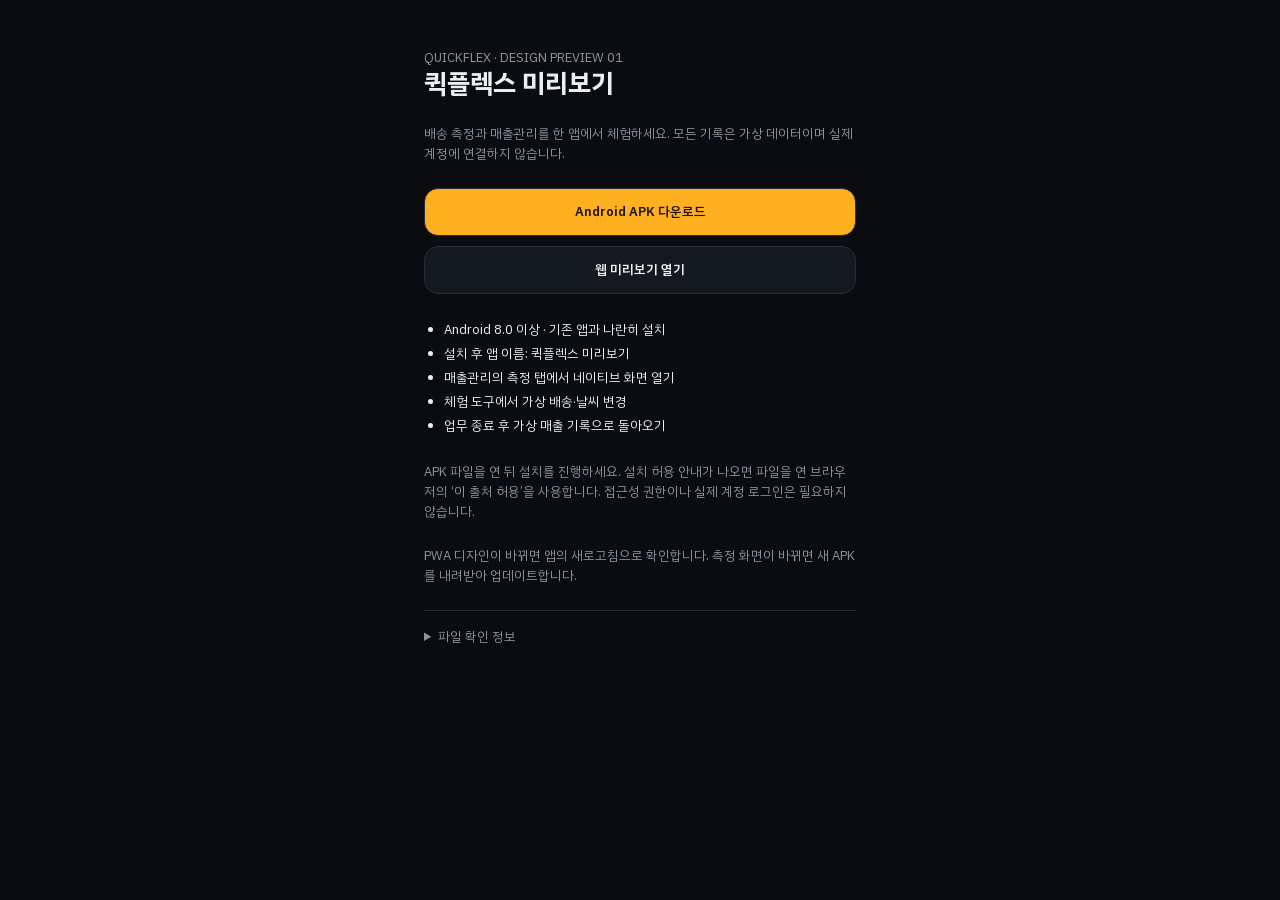
==== download.html @ 76add377 "Add preview APK installation page" ====
<!doctype html>
<html lang="ko" data-theme="dark">
<head>
  <meta charset="utf-8">
  <meta name="viewport" content="width=device-width, initial-scale=1">
  <meta name="robots" content="noindex,nofollow">
  <title>퀵플렉스 미리보기 설치</title>
  <link rel="icon" href="./favicon-32.png">
  <link rel="stylesheet" href="./styles.css">
  <style>
    body { display: block; }
    .download-page { max-width: 480px; margin: auto; padding: 48px 24px; display: grid; gap: 24px; }
    .download-page h1 { font-size: 26px; line-height: 32px; }
    .download-page p { margin: 0; font-size: 13px; line-height: 20px; color: var(--s-muted); }
    .download-links { display: grid; gap: 10px; }
    .download-links a { min-height: 48px; display: flex; align-items: center; justify-content: center; padding: 12px 16px; border-radius: var(--r-button); text-decoration: none; font-weight: 600; background: var(--s-surface); border: 1px solid var(--s-line); color: var(--s-text); }
    .download-links a:first-child { background: var(--s-accent); color: var(--s-accent-ink); }
    .download-page ul { margin: 0; padding-left: 20px; line-height: 24px; }
    .download-page details { border-top: 1px solid var(--s-line); padding-top: 16px; color: var(--s-muted); }
    .download-page code { font-family: var(--f-code); font-size: 10.5px; overflow-wrap: anywhere; }
  </style>
</head>
<body>
<main class="download-page">
  <div><p>QUICKFLEX · DESIGN PREVIEW 01</p><h1>퀵플렉스 미리보기</h1></div>
  <p>배송 측정과 매출관리를 한 앱에서 체험하세요. 모든 기록은 가상 데이터이며 실제 계정에 연결하지 않습니다.</p>
  <div class="download-links">
    <a href="https://github.com/jamaica8612/quickflex-preview/releases/download/preview-v1/QuickFlex-Preview.apk">Android APK 다운로드</a>
    <a href="./">웹 미리보기 열기</a>
  </div>
  <ul>
    <li>Android 8.0 이상 · 기존 앱과 나란히 설치</li>
    <li>설치 후 앱 이름: 퀵플렉스 미리보기</li>
    <li>매출관리의 측정 탭에서 네이티브 화면 열기</li>
    <li>체험 도구에서 가상 배송·날씨 변경</li>
    <li>업무 종료 후 가상 매출 기록으로 돌아오기</li>
  </ul>
  <p>APK 파일을 연 뒤 설치를 진행하세요. 설치 허용 안내가 나오면 파일을 연 브라우저의 ‘이 출처 허용’을 사용합니다. 접근성 권한이나 실제 계정 로그인은 필요하지 않습니다.</p>
  <p>PWA 디자인이 바뀌면 앱의 새로고침으로 확인합니다. 측정 화면이 바뀌면 새 APK를 내려받아 업데이트합니다.</p>
  <details><summary>파일 확인 정보</summary><p>2.0-test103-preview.1 · SHA-256</p><code>ac89776972fecc956d68dd932db586ba2389bcc1b7d08d42c9e9562050f9cb29</code></details>
</main>
</body>
</html>
---- styles.css ----
@font-face { font-family: "Archivo"; src: url("./assets/fonts/archivo_variable.ttf") format("truetype"); font-weight: 400 800; font-display: swap; }
@font-face { font-family: "IBM Plex Sans KR"; src: url("./assets/fonts/ibm_plex_sans_kr_regular.ttf") format("truetype"); font-weight: 300 400; font-display: swap; }
@font-face { font-family: "IBM Plex Sans KR"; src: url("./assets/fonts/ibm_plex_sans_kr_medium.ttf") format("truetype"); font-weight: 500; font-display: swap; }
@font-face { font-family: "IBM Plex Sans KR"; src: url("./assets/fonts/ibm_plex_sans_kr_semibold.ttf") format("truetype"); font-weight: 600; font-display: swap; }
@font-face { font-family: "IBM Plex Sans KR"; src: url("./assets/fonts/ibm_plex_sans_kr_bold.ttf") format("truetype"); font-weight: 700; font-display: swap; }
@font-face { font-family: "JetBrains Mono"; src: url("./assets/fonts/jetbrains_mono_variable.ttf") format("truetype"); font-weight: 400 700; font-display: swap; }

:root {
  --s-ground: #EEEFF1;
  --s-surface: #FFFFFF;
  --s-surface-variant: #F5F6F8;
  --s-line: #DFE1E6;
  --s-text: #101216;
  --s-muted: #636A76;
  --s-accent: #A75F00;
  --s-accent-ink: #FFFFFF;
  --s-state-normal: #1D5F94;
  --s-state-warn: #8E5100;
  --s-state-bad: #BB2F26;
  --s-track: #E5E7EB;
  --s-r1: #A75F00;
  --s-r2: #1D5F94;
  --s-r3: #5A47B8;
  --s-r4: #B2452C;
  --s-paper: #FFFFFF;
  --s-paper-ink: #101216;

  --f-num: "Archivo", "IBM Plex Sans KR", system-ui, sans-serif;
  --f-kr: "IBM Plex Sans KR", system-ui, sans-serif;
  /* JetBrains has no Hangul: keep mixed date/code labels in the Korean app family. */
  --f-code: "JetBrains Mono", "IBM Plex Sans KR", ui-monospace, monospace;
  --font-ui: var(--f-kr);
  --font-numeric: var(--f-num);
  --font-amount: var(--f-num);

  --r-card: 18px;
  --r-button: 14px;
  --r-stepper: 12px;
  --r-option: 14px;
  --r-pill: 999px;
  --pad-card: 14px 16px;
  --gap-card: 10px;
  --pad-screen: 16px;
  --ease-gauge: cubic-bezier(.34, 1.2, .4, 1);
  --ease-bar: cubic-bezier(.22, 1, .36, 1);

  /* Compatibility aliases keep the existing controls on the shared token set. */
  --shell-bg: var(--s-ground);
  --bg: var(--s-ground);
  --panel: var(--s-surface);
  --panel2: var(--s-surface-variant);
  --panel3: var(--s-track);
  --line: var(--s-line);
  --line-strong: color-mix(in srgb, var(--s-muted) 72%, var(--s-line));
  --text: var(--s-text);
  --text-sub: var(--s-text);
  --muted: var(--s-muted);
  --soft: var(--s-muted);
  --gold: var(--s-accent);
  --gold2: var(--s-accent);
  --primary-bg: color-mix(in srgb, var(--s-accent) 10%, var(--s-surface));
  --primary-dark: var(--s-accent-ink);
  --primary-border: color-mix(in srgb, var(--s-accent) 34%, var(--s-line));
  --red: var(--s-state-bad);
  --red-bg: color-mix(in srgb, var(--s-state-bad) 10%, transparent);
  --button-secondary: var(--s-surface-variant);
  --button-secondary-text: var(--s-text);
  --button-secondary-border: var(--s-line);
  --button-danger-text: var(--s-accent-ink);
  --button-success-text: var(--s-accent-ink);
  --radius: var(--r-card);
  --nav-h: 68px;
  --safe-b: env(safe-area-inset-bottom, 0px);
  --shadow-card: 0 2px 12px color-mix(in srgb, var(--s-text) 6%, transparent);
  --shadow-cta: 0 4px 12px color-mix(in srgb, var(--s-accent) 20%, transparent);
  --shadow-total: 0 6px 20px color-mix(in srgb, var(--s-accent) 16%, transparent);
  color-scheme: light;
}

@media (prefers-color-scheme: dark) {
  :root:not([data-theme="light"]) {
    --s-ground: #0A0C10;
    --s-surface: #14181F;
    --s-surface-variant: #1A1F27;
    --s-line: #262C36;
    --s-text: #ECEEF2;
    --s-muted: #8B929E;
    --s-accent: #FFB020;
    --s-accent-ink: #1E1407;
    --s-state-normal: #4EA8E0;
    --s-state-warn: #FFB020;
    --s-state-bad: #FF6357;
    --s-track: #1C212A;
    --s-r1: #FFB020;
    --s-r2: #4EA8E0;
    --s-r3: #9D8CF5;
    --s-r4: #F0846A;
    color-scheme: dark;
  }
}

:root[data-theme="dark"] {
  --s-ground: #0A0C10;
  --s-surface: #14181F;
  --s-surface-variant: #1A1F27;
  --s-line: #262C36;
  --s-text: #ECEEF2;
  --s-muted: #8B929E;
  --s-accent: #FFB020;
  --s-accent-ink: #1E1407;
  --s-state-normal: #4EA8E0;
  --s-state-warn: #FFB020;
  --s-state-bad: #FF6357;
  --s-track: #1C212A;
  --s-r1: #FFB020;
  --s-r2: #4EA8E0;
  --s-r3: #9D8CF5;
  --s-r4: #F0846A;
  color-scheme: dark;
}

:root[data-theme="light"] { color-scheme: light; }

* { box-sizing: border-box; }
*, *::before, *::after {
  font-variant-numeric: tabular-nums;
  font-feature-settings: "tnum";
}
html {
  background: var(--shell-bg);
  -webkit-text-size-adjust: 100%;
  text-size-adjust: 100%;
}
body {
  margin: 0;
  background: var(--shell-bg);
  color: var(--text);
  font-family: var(--font-ui);
  font-size: 13px;
  line-height: 20px;
  font-feature-settings: "tnum";
  font-variant-numeric: tabular-nums;
  letter-spacing: 0;
  min-height: 100dvh;
  -webkit-tap-highlight-color: transparent;
  overscroll-behavior: none;
}
button, input, select, textarea { font: inherit; }
button { border: 0; cursor: pointer; transition: transform .12s ease, filter .16s ease; }
button:active:not(:disabled) { transform: scale(.98); }
:where(button, a, input, select, textarea, summary):focus-visible {
  outline: 2px solid var(--s-accent);
  outline-offset: 3px;
}
input, select, textarea {
  width: 100%;
  border: 1px solid var(--line-strong);
  border-radius: 12px;
  background: var(--panel2);
  color: var(--text);
  padding: 12px;
  outline: none;
  transition: border-color .15s ease, background-color .15s ease, box-shadow .15s ease;
}
input:focus, select:focus, textarea:focus { border-color: var(--gold); box-shadow: 0 0 0 3px var(--primary-bg); }
textarea { min-height: 96px; resize: vertical; }
label { display: block; margin: 8px 0 4px; color: var(--muted); font-size: 13px; font-weight: 700; }
.settings-field label, .admin-route-field label { margin: 0; }

.app {
  width: min(100%, 480px);
  min-height: 100dvh;
  margin: 0 auto;
  background: var(--panel);
  position: relative;
  box-shadow: 0 0 0 1px var(--line);
}
.view {
  display: none;
  min-height: 100dvh;
  background: var(--bg);
  padding-bottom: calc(var(--nav-h) + var(--safe-b));
}
.app[data-view="home"] .view-home,
.app[data-view="record"] .view-record,
.app[data-view="inspection"] .view-inspection,
.app[data-view="measurement"] .view-measurement,
.app[data-view="stats"] .view-stats,
.app[data-view="settings"] .view-settings,
.app[data-view="admin"] .view-admin { display: block; }
.app[data-view="record"] .bottom-nav,
.app[data-view="inspection"] .bottom-nav { display: none; }
.app[data-view="record"] .view-record,
.app[data-view="inspection"] .view-inspection { padding-bottom: 16px; }
.app[data-driver-type="fixed"] .backup-only { display: none !important; }
.app:not([data-driver-type="fixed"]) .fixed-only { display: none !important; }
.app:not([data-role="admin"]) .admin-only { display: none !important; }
.hidden { display: none !important; }
[hidden] { display: none !important; }
.view-home {
  background: var(--bg);
}

.home-header {
  padding: 48px 18px 0;
  background: transparent;
  border-bottom: 0;
}
.home-top, .summary-row, .calendar-toolbar, .day-dock, .sub-header, .entry-actions, .two-buttons, .upload-row, .ocr-adjust-row {
  display: flex;
  align-items: center;
  gap: 10px;
}
.home-top { justify-content: space-between; margin-bottom: 18px; }
h1 { margin: 0; font-size: 15px; font-weight: 700; letter-spacing: 0; line-height: 21px; }
.muted, .hint { color: var(--muted); font-size: 12px; line-height: 1.45; }
#periodRange { margin: 3px 0 0; font-size: 12px; line-height: 1.2; }
.center { text-align: center; }
.icon-btn, .round-btn {
  width: 44px;
  height: 44px;
  border-radius: 999px;
  background: var(--panel);
  color: var(--muted);
  border: 1px solid var(--line);
  display: grid;
  place-items: center;
  font-size: 20px;
  flex: 0 0 auto;
}
.icon-btn svg, .round-btn svg { display: block; }
.summary-card {
  background: var(--panel);
  border: 1px solid var(--line);
  border-bottom: 0;
  border-radius: 18px;
  padding: 18px;
  box-shadow: var(--shadow-card);
  display: grid;
}
.summary-card.compact { border-radius: var(--radius); border-bottom: 0; }
.summary-row {
  display: grid;
  grid-template-columns: 1fr auto;
  align-items: start;
  gap: 6px 10px;
  order: 1;
}
.summary-row span, .summary-card > span { color: var(--muted); font-weight: 650; font-size: 12px; }
.summary-period-badge {
  justify-self: end;
  padding: 5px 9px;
  border-radius: 999px;
  background: var(--s-surface-variant);
  color: var(--s-muted) !important;
  border: 1px solid var(--s-line);
  font-size: 10.5px !important;
  font-weight: 500 !important;
  line-height: 15px;
}
.summary-row strong, .summary-card.compact strong {
  display: inline-block;
  grid-column: 1 / -1;
  color: var(--gold);
  font-family: var(--font-amount);
  font-size: 32px;
  font-weight: 680;
  font-variant-numeric: tabular-nums;
  letter-spacing: 0;
  line-height: 1.04;
}
.meter-wrap { display: flex; align-items: center; gap: 10px; margin: 14px 0 6px; order: 2; }
.meter-wrap .summary-meter { flex: 1; margin: 0; }
.summary-meter { height: 6px; background: var(--panel3); border-radius: 999px; overflow: hidden; }
.summary-meter span { display: block; width: 0; height: 100%; background: linear-gradient(90deg, var(--gold), var(--gold2)); transition: width .4s ease; }
.meter-pct { font-family: var(--font-numeric); font-size: 12px; font-weight: 900; color: var(--gold); white-space: nowrap; min-width: 38px; text-align: right; flex-shrink: 0; }
.meter-label { font-size: 10px; color: var(--soft); text-align: center; margin: 0 0 14px; order: 3; }
.summary-grid { display: grid; grid-template-columns: repeat(4, minmax(0, 1fr)); text-align: center; order: 4; }
.summary-grid div + div { border-left: 1px solid var(--line); }
.summary-grid div { min-width: 0; padding: 11px 4px 6px; }
.summary-grid span { display: block; color: var(--soft); font-size: 10px; font-weight: 650; margin-bottom: 2px; white-space: nowrap; }
.summary-grid strong { display: block; font-family: var(--font-numeric); font-size: 14px; font-weight: 800; white-space: nowrap; }

/* Instrument 2026.09: shared settlement hero and today's routes. */
.revenue-hero {
  padding: 16px 18px 18px;
  border: 1px solid var(--s-line);
  border-radius: var(--r-card);
  background: var(--s-surface);
  box-shadow: none;
}
.revenue-hero .summary-row span,
.revenue-hero > span {
  color: var(--s-muted);
  font-size: 11.5px;
  line-height: 16px;
  font-weight: 500;
}
.revenue-hero .summary-row strong,
.revenue-hero > strong {
  max-width: 100%;
  color: var(--s-text);
  font-family: var(--f-num);
  font-size: 44px;
  line-height: 46px;
  font-weight: 800;
  font-variant-numeric: tabular-nums;
  letter-spacing: -.035em;
  overflow-wrap: anywhere;
}
.revenue-hero .summary-row strong .unit,
.revenue-hero > strong .unit,
.revenue-hero .metric-unit {
  margin-left: 2px;
  color: var(--s-muted);
  font-size: 19px;
  font-weight: 600;
}
.revenue-hero .meter-wrap { margin-top: 15px; }
.revenue-hero .summary-meter,
.revenue-hero .goalbar .track { height: 10px; background: var(--s-track); }
.revenue-hero .summary-meter span,
.revenue-hero .goalbar .track i {
  background: linear-gradient(90deg, color-mix(in srgb, var(--s-accent) 55%, transparent), var(--s-accent));
  transition: width .8s var(--ease-bar);
}
.revenue-hero .meter-label,
.revenue-hero .goalbar-foot {
  display: flex;
  justify-content: space-between;
  gap: 12px;
  margin: 0;
  color: var(--s-muted);
  font-size: 11px;
  line-height: 16px;
  text-align: left;
}
.revenue-hero .meter-pct,
.revenue-hero .goalbar-foot b {
  color: var(--s-text);
  font-family: var(--f-num);
  font-weight: 700;
}

.today-routes,
#todayRoutes {
  display: flex;
  align-items: center;
  flex-wrap: wrap;
  gap: 8px 12px;
  margin: 10px var(--pad-screen) 0;
  padding: 8px 0;
  border-bottom: 1px solid var(--s-line);
}
.today-routes > span,
#todayRoutes > span { color: var(--s-muted); font-size: 11.5px; font-weight: 500; }
.today-routes .route-chips,
#todayRoutes > div { display: flex; flex: 1; flex-wrap: wrap; justify-content: flex-end; gap: 8px 12px; min-width: 0; color: var(--s-muted); }
.today-routes .route-chip {
  min-height: 32px;
  padding: 7px 11px;
  border: 1px solid color-mix(in srgb, var(--rc, var(--s-r1)) 34%, var(--s-line));
  border-radius: var(--r-pill);
  background: color-mix(in srgb, var(--rc, var(--s-r1)) 10%, var(--s-surface));
  color: var(--rc, var(--s-r1));
  font-family: var(--f-code);
  font-size: 11.5px;
  line-height: 16px;
  font-weight: 700;
}
.today-routes .today-route,
#todayRoutes .today-route,
.today-route {
  --rc: var(--s-r1);
  display: inline-flex;
  align-items: center;
  gap: 5px;
  min-height: 24px;
  padding: 0;
  color: var(--s-text);
  font-family: var(--f-code);
  font-size: 11.5px;
  line-height: 16px;
  font-weight: 700;
}
.today-route::before {
  content: "";
  width: 16px;
  height: 5px;
  flex: 0 0 auto;
  border-radius: 2px;
  background: var(--rc);
}
.today-routes .route-chip:first-child {
  background: var(--rc, var(--s-r1));
  color: var(--s-accent-ink);
}
.today-routes .route-summary {
  display: flex;
  flex-wrap: wrap;
  justify-content: space-between;
  gap: 4px 12px;
  color: var(--s-muted);
  font-size: 11.5px;
  line-height: 16px;
}
.route-1 { --rc: var(--s-r1); }
.route-2 { --rc: var(--s-r2); }
.route-3 { --rc: var(--s-r3); }
.route-4 { --rc: var(--s-r4); }
.metric-unit {
  margin-left: 2px;
  color: var(--s-muted);
  font-family: var(--f-kr);
  font-size: .7em;
  font-weight: 500;
  letter-spacing: 0;
}

.inspection-entry-card {
  margin: 8px 14px 0;
  padding: 7px 8px 7px 12px;
  display: grid;
  grid-template-columns: minmax(0, 1fr) auto;
  align-items: center;
  gap: 8px;
  border: 1px solid var(--line);
  border-radius: 12px;
  background: var(--panel);
  box-shadow: none;
}
.inspection-entry-copy { min-width: 0; overflow: hidden; display: flex; align-items: center; gap: 7px; }
.inspection-entry-copy span,
.inspection-entry-copy strong,
.inspection-entry-copy small { display: block; }
.inspection-entry-copy span { color: var(--text); font-size: 12px; font-weight: 900; white-space: nowrap; }
.inspection-entry-copy strong,
.inspection-entry-copy #inspectionEntryStatus { display: none; }
.inspection-entry-copy .inspection-duty-label { margin: 0; color: var(--gold); font-size: 9px; font-weight: 850; white-space: nowrap; }
.inspection-entry-button {
  position: relative;
  z-index: 1;
  min-width: 64px;
  min-height: 44px;
  padding: 0 11px;
  border: 0;
  border-radius: 999px;
  background: var(--gold);
  color: var(--s-accent-ink);
  font-size: 10px;
  font-weight: 900;
}
.inspection-entry-button:disabled { opacity: .45; cursor: not-allowed; }
.inspection-entry-card.complete { border-color: color-mix(in srgb, var(--s-state-normal) 36%, var(--s-line)); }
.inspection-entry-card.complete .inspection-entry-copy span { color: var(--s-state-normal); }
.inspection-entry-card.complete .inspection-entry-button { background: color-mix(in srgb, var(--s-state-normal) 14%, transparent); color: var(--s-state-normal); border: 1px solid color-mix(in srgb, var(--s-state-normal) 34%, var(--s-line)); }

.inspection-header .sub-title { min-width: 0; flex: 1; text-align: left; }
.inspection-header-actions { display: flex; gap: 6px; }
.inspection-history-button { min-height: 44px; padding: 0 13px; font-size: 11px; white-space: nowrap; }
.inspection-save-pdf-button { border-color: var(--primary-border); background: var(--primary-bg); color: var(--gold); }
.inspection-history-button:disabled { opacity: .58; cursor: wait; }
.inspection-body { padding: 18px; }
.inspection-date-field {
  margin: 0;
  padding: 12px 14px;
  display: grid;
  grid-template-columns: auto minmax(0, 1fr);
  align-items: center;
  gap: 14px;
  border: 1px solid var(--line);
  border-radius: 14px;
  background: var(--panel);
}
.inspection-date-field span { color: var(--muted); font-size: 12px; font-weight: 800; }
.inspection-date-field input { min-height: 44px; padding: 0 10px; }
.inspection-legal-notice {
  margin-top: 10px;
  padding: 10px 12px;
  display: flex;
  align-items: center;
  justify-content: space-between;
  gap: 12px;
  border: 1px solid var(--primary-border);
  border-radius: 12px;
  background: var(--primary-bg);
  color: var(--text);
  font-size: 10px;
  line-height: 1.4;
}
.inspection-legal-notice strong { flex: 0 0 auto; color: var(--gold); font-size: 11px; }
.inspection-legal-notice span { text-align: right; }
.inspection-sign-info { display: flex; justify-content: space-between; gap: 12px; margin: 10px 2px 16px; color: var(--muted); font-size: 11px; }
.inspection-legacy-badge { margin: -4px 0 14px; padding: 8px 12px; border-radius: 10px; color: var(--gold); background: var(--primary-bg); border: 1px solid var(--primary-border); font-size: 11px; font-weight: 800; text-align: center; }
.inspection-group { margin-top: 14px; overflow: hidden; border: 1px solid var(--line); border-radius: 14px; background: var(--panel); }
.inspection-group:first-child { margin-top: 0; }
.inspection-group-title { margin: 0; padding: 11px 13px; color: var(--gold); background: var(--primary-bg); font-size: 13px; font-weight: 900; }
.inspection-row { display: grid; grid-template-columns: minmax(0, 1fr) 44px 44px; align-items: center; gap: 8px; min-height: 66px; padding: 10px 10px 10px 13px; border-top: 1px solid var(--line); }
.inspection-row:first-of-type { border-top: 0; }
.inspection-row p { margin: 0; color: var(--text); font-size: 12px; line-height: 1.45; word-break: keep-all; }
.inspection-choice { width: 44px; height: 44px; border-radius: 999px; border: 1px solid var(--line); background: var(--panel2); color: var(--muted); font-size: 17px; font-weight: 850; }
.inspection-choice.active[data-result="good"] { border-color: var(--s-state-normal); background: color-mix(in srgb, var(--s-state-normal) 17%, transparent); color: var(--s-state-normal); }
.inspection-choice.active[data-result="bad"] { border-color: var(--s-state-bad); background: color-mix(in srgb, var(--s-state-bad) 15%, transparent); color: var(--s-state-bad); }
.inspection-defect-fields { margin-top: 14px; padding: 12px; border: 1px solid color-mix(in srgb, var(--s-state-bad) 32%, var(--s-line)); border-radius: 14px; background: color-mix(in srgb, var(--s-state-bad) 6%, transparent); }
.inspection-defect-fields label { margin: 0 0 10px; }
.inspection-defect-fields label:last-child { margin-bottom: 0; }
.inspection-defect-fields textarea { margin-top: 5px; min-height: 72px; }
.inspection-quick-actions { margin-top: 14px; display: grid; grid-template-columns: 1fr 1fr; gap: 8px; }
.inspection-good-button { min-height: 44px; border: 0; border-radius: var(--r-pill); background: var(--s-state-normal); color: var(--s-accent-ink); font-weight: 850; }
.inspection-signature-confirm {
  margin-top: 14px;
  padding: 12px;
  display: grid;
  grid-template-columns: minmax(0, 1fr) auto;
  align-items: center;
  gap: 10px;
  border: 1px solid var(--line);
  border-radius: 14px;
  background: var(--panel);
}
.inspection-signature-confirm > div { display: grid; gap: 3px; }
.inspection-signature-confirm strong { font-size: 12px; color: var(--text); }
.inspection-signature-confirm span { font-size: 10px; color: var(--muted); }
.inspection-signature-confirm img { width: 96px; height: 36px; object-fit: contain; background: var(--s-paper); border-radius: 8px; }
.inspection-signature-confirm button { grid-column: 1 / -1; min-height: 44px; }
.inspection-confirm-row { margin: 14px 2px 0; display: flex; align-items: flex-start; gap: 9px; color: var(--muted); font-size: 11px; line-height: 1.45; }
.inspection-confirm-row input { width: 18px; height: 18px; flex: 0 0 auto; accent-color: var(--gold); }
.inspection-save-button { margin-top: 14px; background: var(--gold); color: var(--s-accent-ink); }
.inspection-no-operation { width: 100%; margin-top: 9px; padding: 8px; border: 0; background: transparent; color: var(--muted); font-size: 11px; text-decoration: underline; }
.inspection-print-sheet {
  display: none;
  color: var(--s-paper-ink);
  background: var(--s-paper);
  font-family: var(--f-kr);
}
.inspection-print-sheet h1 { margin: 0 0 8px; text-align: center; font-size: 18px; }
.inspection-print-meta { display: grid; grid-template-columns: repeat(4, 1fr); border: 1px solid var(--s-paper-ink); border-bottom: 0; font-size: 9px; }
.inspection-print-meta span { padding: 5px 7px; border-right: 1px solid var(--s-paper-ink); }
.inspection-print-meta span:last-child { border-right: 0; }
.inspection-print-table { width: 100%; border-collapse: collapse; table-layout: fixed; font-size: 7px; }
.inspection-print-table th,
.inspection-print-table td { border: 1px solid var(--s-paper-ink); padding: 3px 2px; text-align: center; vertical-align: middle; }
.inspection-print-table th:first-child { width: 22px; }
.inspection-print-table th:nth-child(2) { width: 260px; text-align: left; }
.inspection-print-table td:nth-child(2) { text-align: left; }
.inspection-print-signature { padding: 1px !important; }
.inspection-print-signature img { display: block; width: 100%; height: 15px; object-fit: contain; }
.inspection-print-legend { margin: 5px 0 0; font-size: 8px; }
.inspection-print-sheet.pdf-capture {
  display: block;
  position: fixed;
  top: 0;
  left: -12000px;
  width: 1120px;
  padding: 20px;
  box-sizing: border-box;
}

.calendar-panel {
  background: transparent;
  border: 0;
  border-radius: 0;
  margin: 10px var(--pad-screen) 0;
  overflow: visible;
  position: static;
  isolation: auto;
  background-clip: border-box;
  box-shadow: none;
}
.calendar-toolbar {
  padding: 18px 14px 10px;
  display: grid;
  grid-template-columns: 44px minmax(0, 1fr) 44px auto;
  background: transparent;
}
.calendar-toolbar strong { display: block; font-size: 15px; line-height: 21px; font-weight: 700; letter-spacing: 0; text-align: center; }
.meter-label { font-size: 10px; color: var(--soft); text-align: center; margin: 0 0 14px; order: 3; }
.today-btn, .ghost-pill, .primary-pill, .secondary-btn, .full-btn {
  border-radius: 999px;
  font-weight: 760;
  min-height: 44px;
}
.today-btn {
  min-height: 44px;
  padding: 0 12px;
  background: var(--s-surface-variant);
  color: var(--s-text);
  border: 1px solid var(--s-line);
  font-size: 13px;
  line-height: 18px;
  font-weight: 600;
}
.round-btn,
.ghost-pill,
.secondary-btn,
.upload-row .upload-btn,
.settings-row {
  background: var(--button-secondary);
  border-color: var(--button-secondary-border);
  color: var(--button-secondary-text);
}
.calendar-toolbar .round-btn {
  background: var(--s-surface);
  border-color: var(--s-line);
  color: var(--s-muted);
}
.mode-btn:not(.active),
.stats-tab:not(.active),
.stats-range-tabs > button:not(.active),
.theme-toggle button:not(.active) {
  background: transparent;
  border-color: var(--line);
  color: var(--muted);
}
.mode-toggle {
  display: grid;
  grid-template-columns: 1fr 1fr;
  gap: 8px;
  padding: 0 14px 12px;
  background: transparent;
}
.mode-btn {
  height: 44px;
  border-radius: 999px;
  background: transparent;
  border: 1px solid var(--line);
  color: var(--muted);
  font-size: 13px;
  font-weight: 700;
}
.mode-btn.active { background: var(--gold); color: var(--primary-dark); border-color: var(--gold); }
.mode-btn.active,
.primary-pill,
.full-btn,
.stats-tab.active,
.stats-range-tabs > button.active,
.theme-toggle button.active,
.stats-range-custom > button {
  background: var(--gold);
  border-color: var(--gold);
  color: var(--s-accent-ink);
}
.week-head, .calendar-grid { display: grid; grid-template-columns: repeat(7, minmax(0, 1fr)); gap: 4px; }
.week-head {
  background: transparent;
  padding-bottom: 4px;
  overflow: visible;
}
.week-head span {
  text-align: center;
  padding: 7px 0;
  line-height: 1;
  color: var(--muted);
  font-family: var(--f-code);
  font-weight: 500;
  font-size: 10.5px;
}
.sun { color: var(--red) !important; }
.sat { color: var(--s-muted) !important; }
.calendar-month-heading { flex: 1; min-width: 0; text-align: center; }
.calendar-month-heading small { display: block; margin-top: 3px; color: var(--s-muted); font: 10.5px/15px var(--f-code); }
.calendar-grid {
  grid-auto-rows: auto;
  min-height: 0;
  background: transparent;
  overflow: visible;
}
.day-cell {
  position: relative;
  aspect-ratio: 1 / 1.18;
  border: 1px solid transparent;
  border-radius: 11px;
  display: grid;
  grid-template-rows: minmax(16px, auto) minmax(15px, auto) minmax(3px, auto);
  align-content: start;
  gap: 2px;
  min-width: 0;
  padding: 5px 3px;
  text-align: center;
  overflow: visible;
  background: var(--s-surface-variant);
}
.day-cell.outside { opacity: .28; background: var(--panel2); }
.day-cell.outside .day-value,
.day-cell.outside .day-routes {
  color: var(--soft);
}
.day-cell.selected { border-color: var(--s-accent); background: color-mix(in srgb, var(--s-accent) 16%, var(--s-surface)); }
.day-cell.selected.today-cell { background: color-mix(in srgb, var(--s-accent) 16%, var(--s-surface)); }
.day-cell.selected.today-cell.off,
.day-cell.selected.off { background: color-mix(in srgb, var(--s-accent) 12%, transparent); }
.day-cell.off { border-color: var(--s-line); border-style: dashed; background: transparent; }
.day-cell.off .day-value {
  color: var(--s-muted);
  font-size: 10.5px;
  line-height: 15px;
}
.day-number {
  font-family: var(--f-code);
  display: grid;
  place-items: center;
  width: auto;
  min-height: 16px;
  margin: 0 auto;
  border-radius: 999px;
  font-size: 11.5px;
  font-weight: 500;
  color: var(--muted);
}
.inspection-day-dot {
  position: absolute;
  top: 7px;
  left: calc(50% + 8px);
  width: 4px;
  height: 4px;
  border-radius: 999px;
  background: var(--s-state-normal);
  box-shadow: 0 0 0 2px var(--panel);
  pointer-events: none;
}
.day-cell.off .inspection-day-dot { box-shadow: 0 0 0 2px var(--panel2); }
.calendar-grid .day-cell:nth-child(7n + 1) .day-number { color: var(--red); }
.calendar-grid .day-cell:nth-child(7n) .day-number { color: var(--s-muted); }
.today-cell .day-number { color: var(--s-accent); font-weight: 700; }
.day-cell.holiday .day-number { color: var(--red); }
.today-cell.holiday .day-number { color: var(--s-accent); }
.day-cell.selected .day-number {
  background: transparent;
  color: var(--gold);
}
.day-cell.selected.today-cell .day-number,
.day-cell.selected.today-cell.holiday .day-number {
  background: transparent;
  color: var(--s-accent);
}
.day-holiday {
  display: none;
  position: absolute;
  top: 5px;
  right: 4px;
  max-width: 34px;
  overflow: hidden;
  text-overflow: ellipsis;
  white-space: nowrap;
  color: var(--red);
  font-size: 8px;
  font-weight: 900;
  line-height: 1;
}
.day-value {
  font-family: var(--font-numeric);
  display: block;
  min-width: 0;
  color: var(--s-text);
  font-weight: 700;
  font-size: 12px;
  line-height: 1.5;
  letter-spacing: 0;
  overflow-wrap: anywhere;
  white-space: normal;
  overflow: visible;
  text-overflow: clip;
}
.day-routes {
  display: block;
  min-width: 0;
  color: var(--muted);
  font-size: 8px;
  font-weight: 700;
  line-height: 12px;
  overflow: hidden;
  white-space: nowrap;
  text-overflow: ellipsis;
}
.calendar-route-marks {
  display: flex;
  align-items: center;
  justify-content: center;
  gap: 2px;
  height: 3px;
  min-width: 0;
}
.calendar-route-mark {
  width: 8px;
  height: 3px;
  flex: 0 0 auto;
  border-radius: 2px;
  background: var(--rc, var(--s-r1));
}

.month-record-list {
  display: grid;
  min-width: 0;
  padding-inline: 8px;
}
.month-record-row {
  display: grid;
  grid-template-columns: 44px minmax(0, 1fr) auto;
  grid-template-areas:
    "day bars amount"
    "day summary amount";
  align-items: center;
  column-gap: 11px;
  row-gap: 4px;
  min-width: 0;
  width: 100%;
  padding: 10px 0;
  border-bottom: 1px solid var(--s-line);
  background: transparent;
  color: var(--s-text);
  text-align: left;
  appearance: none;
}
.month-record-row.selected {
  margin-inline: -8px;
  padding-inline: 8px;
  border-radius: 10px;
  background: color-mix(in srgb, var(--s-accent) 12%, transparent);
}
.month-record-row.is-off,
.month-record-row.is-empty {
  grid-template-areas: "day summary amount";
  grid-template-rows: auto;
  padding-block: 6px;
  color: var(--s-muted);
}
.month-record-row.is-off { grid-template-areas: "day . amount"; }
.month-record-row.is-empty .record-route-summary,
.month-record-row.is-planned .record-amount { color: var(--s-muted); }
.month-record-row.is-planned { border-bottom-style: dashed; }
.record-day {
  grid-area: day;
  display: grid;
  justify-items: center;
  min-width: 0;
  font-family: var(--f-num);
  font-size: 16px;
  line-height: 19px;
  font-weight: 700;
}
.record-day small {
  color: var(--s-muted);
  font-family: var(--f-code);
  font-size: 10px;
  line-height: 15px;
  font-weight: 500;
}
.month-record-row.today .record-day,
.month-record-row.today .record-day strong { color: var(--s-accent); }
.month-record-row.is-off .record-day {
  color: var(--s-muted);
  font-size: 13px;
  line-height: 18px;
}
.month-record-row.is-off .record-day,
.month-record-row.is-empty .record-day {
  grid-auto-flow: column;
  justify-content: center;
  align-items: center;
  gap: 4px;
  font-weight: 500;
}
.month-record-row.is-off .record-day strong,
.month-record-row.is-empty .record-day strong { font-weight: 500; }
.record-route-bars {
  grid-area: bars;
  display: flex;
  align-items: center;
  justify-content: flex-start;
  gap: 4px;
  min-height: 5px;
  margin-bottom: 4px;
}
.record-route-bar {
  width: 16px;
  height: 5px;
  flex: 0 0 auto;
  border-radius: 2px;
  background: var(--rc, var(--s-r1));
}
.record-route-summary {
  grid-area: summary;
  min-width: 0;
  overflow: hidden;
  color: var(--s-muted);
  font-family: var(--f-code);
  font-size: 11px;
  line-height: 15px;
  font-weight: 500;
  text-overflow: ellipsis;
  text-align: left;
  white-space: nowrap;
}
.record-amount {
  grid-area: amount;
  min-width: 0;
  color: var(--s-text);
  font-family: var(--f-num);
  font-size: 16px;
  line-height: 19px;
  font-weight: 700;
  letter-spacing: -.02em;
  text-align: right;
  white-space: nowrap;
}
.record-amount .unit,
.record-amount-unit {
  color: var(--s-muted);
  font-family: var(--f-kr);
  font-size: 10.5px;
  line-height: 15px;
  font-weight: 500;
}
.month-record-row.is-off .record-route-bars,
.month-record-row.is-off .record-route-summary,
.month-record-row.is-empty .record-route-bars { display: none; }
.month-record-row.is-off .record-amount {
  color: var(--s-muted);
  font-family: var(--f-kr);
  font-size: 12px;
  font-weight: 500;
}

.day-dock {
  position: sticky;
  bottom: calc(var(--nav-h) + var(--safe-b));
  background: var(--panel);
  border-top: 1px solid var(--line);
  padding: 12px 16px;
  z-index: 5;
  box-shadow: 0 -4px 16px color-mix(in srgb, var(--s-text) 5%, transparent);
}
.day-dock div { flex: 1; min-width: 0; }
.day-dock span { display: block; color: var(--muted); font-size: 11px; }
.day-dock strong {
  display: inline-block;
  color: var(--gold);
  font-family: var(--font-amount);
  font-size: 18px;
  font-weight: 680;
  font-variant-numeric: tabular-nums;
  letter-spacing: 0;
  line-height: 1.08;
}
.selected-date-breakdown {
  margin: 12px 14px 0;
  padding: 14px;
  border: 1px solid var(--line);
  border-radius: 16px;
  background: var(--panel);
}
.selected-breakdown-head,
.selected-breakdown-row > div:first-child {
  display: flex;
  align-items: center;
  justify-content: space-between;
  gap: 12px;
}
.selected-breakdown-head > div { min-width: 0; }
.selected-breakdown-head span,
.selected-breakdown-head strong { display: block; }
.selected-breakdown-head span { color: var(--muted); font-size: 11px; font-weight: 750; }
.selected-breakdown-head strong { margin-top: 2px; font-size: 16px; }
.selected-breakdown-head .secondary-btn { flex: 0 0 auto; min-height: 44px; }
.selected-breakdown-rows { display: grid; gap: 8px; margin-top: 12px; }
.selected-breakdown-row {
  display: grid;
  grid-template-columns: minmax(0, 1fr) auto;
  gap: 7px 12px;
  padding: 11px 12px;
  border: 1px solid var(--line);
  border-radius: 12px;
  background: var(--panel2);
}
.selected-breakdown-row > div:first-child strong { color: var(--gold); }
.selected-breakdown-row > div:first-child span { color: var(--text); font-weight: 800; }
.selected-breakdown-row > strong { align-self: center; color: var(--text); }
.selected-detail-routes,
.selected-detail-empty { grid-column: 1 / -1; }
.selected-detail-routes { display: flex; flex-wrap: wrap; gap: 5px 10px; color: var(--muted); font-size: 12px; }
.selected-detail-empty { color: var(--soft); font-size: 12px; }
.selected-breakdown-note { margin: 10px 2px 0; color: var(--muted); font-size: 11px; line-height: 1.5; }
.ghost-pill { background: transparent; border: 1px solid var(--line); color: var(--muted); padding: 0 18px; }
.ghost-pill.active { color: var(--red); border-color: var(--red); background: var(--red-bg); }
.primary-pill, .full-btn { background: var(--gold); color: var(--s-accent-ink); box-shadow: var(--shadow-cta); }
.primary-pill { min-height: 44px; padding: 0 20px; font-size: 13px; font-weight: 800; }
.day-dock .ghost-pill {
  min-height: 44px;
  padding: 0 16px;
  font-size: 12px;
  font-weight: 650;
}
.ghost-pill.active,
.off-toggle input:checked + span {
  background: var(--red);
  border-color: var(--red);
  color: var(--button-danger-text);
}
.day-dock .ghost-pill {
  min-height: 44px;
  padding: 0 16px;
  background: var(--s-surface);
  border-color: var(--s-line);
  color: var(--s-muted);
  box-shadow: none;
  font-size: 12px;
  font-weight: 600;
}
.day-dock .ghost-pill.active {
  background: var(--s-surface-variant);
  border-color: var(--s-line);
  color: var(--s-state-bad);
}

.sub-header {
  position: sticky;
  top: 0;
  z-index: 10;
  padding: 48px 16px 14px;
  background: var(--panel);
  border-bottom: 1px solid var(--line);
}
.sub-title { flex: 1; text-align: center; min-width: 0; }
.sub-title.left { text-align: left; }
.sub-title span, .sub-title em { display: block; color: var(--muted); font-size: 12px; font-style: normal; }
.sub-title strong { display: block; font-size: 17px; }
.view-record .sub-title strong {
  font-size: 20px;
  line-height: 1.2;
  letter-spacing: 0;
  overflow-wrap: anywhere;
  white-space: normal;
}
.off-toggle { position: relative; }
.off-toggle input {
  position: absolute;
  width: 1px;
  height: 1px;
  padding: 0;
  margin: -1px;
  overflow: hidden;
  clip: rect(0 0 0 0);
  clip-path: inset(50%);
  white-space: nowrap;
  border: 0;
  opacity: 0;
}
.off-toggle input:focus-visible + span {
  outline: 2px solid var(--gold);
  outline-offset: 2px;
}
.off-toggle span {
  display: grid;
  place-items: center;
  min-height: 44px;
  padding: 0 12px;
  border: 1px solid var(--line);
  border-radius: 999px;
  color: var(--muted);
  font-weight: 650;
  font-size: 13px;
}
.off-toggle input:checked + span { color: var(--red); border-color: var(--red); background: var(--red-bg); }
.off-toggle.is-locked span,
.off-toggle input:disabled + span,
#homeOffToggle:disabled {
  opacity: .5;
  cursor: not-allowed;
}

.record-body, .settings-body { padding: 16px; display: flex; flex-direction: column; gap: 12px; }
.secondary-btn {
  background: var(--panel2);
  border: 1px solid var(--line);
  color: var(--text);
  padding: 0 14px;
  font-size: 14px;
  font-weight: 650;
}
.entry-actions .secondary-btn {
  flex: 1;
  background: var(--panel);
  border: 1.5px dashed var(--line-strong);
  color: var(--gold);
  font-weight: 800;
  display: inline-flex;
  align-items: center;
  justify-content: center;
  gap: 6px;
}
.entry-actions .secondary-btn svg { display: block; }
.entry-actions .secondary-btn:disabled {
  opacity: .5;
  cursor: not-allowed;
  border-style: solid;
}
.entry-card, .calc-row, .settings-section, .total-card {
  background: var(--panel);
  border: 1px solid var(--line);
  border-radius: var(--radius);
}
.entry-card { overflow: hidden; }
.entry-head, .entry-row {
  display: grid;
  grid-template-columns: 1.1fr .9fr .9fr 1fr 32px;
  gap: 8px;
  align-items: center;
}
.entry-head { padding: 10px 12px; color: var(--muted); font-size: 11px; font-weight: 700; border-bottom: 1px solid var(--line); background: var(--panel2); }
.entry-row { padding: 8px 12px; border-bottom: 1px solid var(--line); }
.household-field {
  grid-column: 1 / -1;
  display: grid;
  grid-template-columns: auto minmax(0, 1fr);
  align-items: center;
  gap: 10px;
  color: var(--muted);
  font-size: 12px;
  font-weight: 750;
}
.entry-row .household-field input { min-height: 44px; }
.entry-row:last-child { border-bottom: 0; }
.entry-row input, .entry-row select { min-height: 44px; padding: 8px 10px; border-radius: 10px; font-size: 13px; font-weight: 600; }
.entry-row select:disabled { opacity: 1; }
.entry-row output, .calc-row output {
  min-height: 42px;
  display: grid;
  place-items: center;
  border-radius: 12px;
  background: var(--primary-bg);
  color: var(--gold);
  font-family: var(--font-numeric);
  font-variant-numeric: tabular-nums;
  font-weight: 700;
  font-size: 13px;
  letter-spacing: 0;
  white-space: nowrap;
}
.del-btn { position: relative; width: 30px; height: 30px; border-radius: 999px; background: var(--panel2); color: var(--muted); border: 1px solid var(--line); font-size: 20px; }
.del-btn::before {
  content: "";
  position: absolute;
  inset: -7px;
}
.del-btn {
  background: var(--gold);
  border-color: var(--gold);
  color: var(--s-accent-ink);
}
.calc-row {
  display: grid;
  grid-template-columns: auto 1fr auto 1fr 1fr;
  gap: 8px;
  align-items: center;
  padding: 10px 12px;
}
.calc-row > span:first-child { color: var(--text); font-weight: 850; white-space: nowrap; }
.multiply { color: var(--muted); }
.total-card { display: grid; grid-template-columns: auto minmax(0, 1fr); justify-content: space-between; align-items: center; gap: 8px 16px; padding: 16px 18px; background: var(--primary-bg); color: var(--text); box-shadow: none; border: 1px solid var(--primary-border); }
.total-card span { font-size: 14px; font-weight: 700; color: var(--gold); }
.total-card strong { min-width: 0; max-width: 100%; font-size: 26px; font-weight: 700; letter-spacing: 0; color: var(--gold); font-family: var(--font-amount); font-variant-numeric: tabular-nums; line-height: 1.05; overflow-wrap: anywhere; text-align: right; white-space: normal; }
.full-btn { width: 100%; min-height: 52px; border-radius: 14px; font-size: 16px; font-weight: 800; }
#saveRecord,
#saveProfile,
#parseSchedule,
#parseCsv,
#saveAdminBundle,
#saveDbConfig,
.goal-save-btn,
.rate-editor button {
  background: var(--gold);
  border-color: var(--gold);
  color: var(--s-accent-ink);
  box-shadow: var(--shadow-cta);
}

.settings-section { padding: 16px; display: grid; gap: 12px; }
.signature-settings-section canvas {
  width: 100%;
  height: 108px;
  display: block;
  border: 1px dashed var(--line-strong);
  border-radius: 12px;
  background: var(--s-paper);
  touch-action: none;
  cursor: crosshair;
}
.signature-actions { display: grid; grid-template-columns: 1fr 1.4fr; gap: 8px; }
.signature-actions .full-btn { min-height: 44px; }
.settings-section--slim { padding: 10px 16px; }
.settings-section--slim .settings-field label { font-size: 14px; font-weight: 700; color: var(--muted); }
.settings-section h2 { margin: 0; font-size: 14px; color: var(--muted); font-weight: 700; letter-spacing: 0; }
.settings-section details summary {
  color: var(--text);
  font-size: 14px;
  font-weight: 600;
  letter-spacing: 0;
  line-height: 1.3;
}
.settings-section details { display: grid; gap: 10px; }
.settings-section details summary::marker { color: var(--muted); font-size: .85em; }
.settings-section #ocrStatus + .image-preview + details,
.settings-section #ocrStatus + .image-preview + .hidden + details {
  margin-top: -6px;
}
.settings-section #schedulePreview:empty {
  display: none;
}
.settings-field { display: grid; gap: 8px; }
.settings-field label,
.admin-route-field span {
  color: var(--muted);
  font-size: 12px;
  font-weight: 760;
}
.settings-field .hint,
.admin-card .hint { margin: 0; }
.readonly-value {
  min-height: 46px;
  display: flex;
  align-items: center;
  padding: 0 14px;
  border: 1px solid var(--line);
  border-radius: 12px;
  background: var(--panel2);
  color: var(--text);
  font-weight: 850;
}
.profile-settings-section .full-btn { margin-top: 2px; min-height: 44px; font-size: 13px; font-weight: 700; }

/* freshbag-toggle: 프레시백 방식 선택 */
.freshbag-toggle,
.calendar-route-toggle {
  display: grid;
  grid-template-columns: 1fr 1fr;
  gap: 8px;
}
.mode-option {
  position: relative;
  cursor: pointer;
}
.mode-option input[type="radio"] {
  position: absolute;
  opacity: 0;
  width: 0; height: 0;
}
.mode-option span {
  display: flex;
  flex-direction: column;
  align-items: center;
  justify-content: center;
  gap: 3px;
  padding: 12px 8px;
  border-radius: 12px;
  border: 1.5px solid var(--line);
  background: var(--panel2);
  font-size: 13px;
  font-weight: 850;
  color: var(--text);
  text-align: center;
  transition: border-color .15s, background .15s;
  line-height: 1.2;
}
.mode-option small {
  font-size: 10px;
  font-weight: 620;
  color: var(--muted);
}
.mode-option input[type="radio"]:checked + span {
  border-color: var(--gold);
  background: var(--primary-bg);
  color: var(--gold);
}
.mode-option input[type="radio"]:checked + span small {
  color: var(--text);
}

.month-view-options { display: grid; gap: 10px; }
.month-view-option {
  position: relative;
  display: grid;
  grid-template-columns: 17px minmax(0, 1fr) 42px;
  align-items: center;
  gap: 11px;
  min-width: 0;
  margin: 0;
  padding: 12px 13px;
  border: 1px solid var(--s-line);
  border-radius: var(--r-option);
  background: var(--s-surface-variant);
  color: var(--s-text);
  cursor: pointer;
}
.month-view-option:has(input:checked),
.month-view-option.selected,
.month-view-option.is-selected {
  border-color: var(--s-accent);
  background: color-mix(in srgb, var(--s-accent) 10%, var(--s-surface));
}
.month-view-option input[type="radio"] {
  width: 17px;
  height: 17px;
  margin: 0;
  padding: 0;
  accent-color: var(--s-accent);
}
.month-view-option input[type="radio"]:focus-visible {
  outline: 2px solid var(--s-accent);
  outline-offset: 3px;
}
.month-view-option > span:not(.month-preview-calendar):not(.month-preview-list) {
  display: grid;
  gap: 2px;
  min-width: 0;
}
.month-view-option strong {
  color: var(--s-text);
  font-size: 14px;
  line-height: 20px;
  font-weight: 700;
}
.month-view-option small,
.month-view-option .setting-description,
.month-view-option .setting-desc {
  color: var(--s-muted);
  font-size: 11.5px;
  line-height: 16px;
  font-weight: 500;
  overflow-wrap: anywhere;
}
.month-view-option small + small,
.month-view-option .setting-tradeoff { color: var(--s-muted); font-size: 11px; line-height: 15px; opacity: .8; }
.month-preview-calendar,
.month-preview-list {
  width: 42px;
  height: 42px;
  border: 1px solid var(--s-line);
  border-radius: 8px;
  background-color: var(--s-surface);
  overflow: hidden;
}
.month-preview-calendar {
  display: grid;
  grid-template-columns: repeat(3, 1fr);
  gap: 2px;
  padding: 3px;
}
.month-preview-calendar i {
  border-radius: 2px;
  background: var(--s-track);
}
.month-preview-calendar i:nth-child(5) { background: var(--s-accent); }
.month-preview-list {
  display: grid;
  gap: 3px;
  align-content: center;
  padding: 4px;
}
.month-preview-list i {
  height: 7px;
  border-bottom: 1px solid var(--s-line);
  background: linear-gradient(90deg, var(--s-accent) 8px, transparent 8px);
}
.calendar-metric-settings {
  min-width: 0;
  margin: 0;
  padding: 0;
  border: 0;
}
.calendar-metric-settings legend {
  margin-bottom: 8px;
  padding: 0;
  color: var(--s-muted);
  font-size: 11.5px;
  line-height: 16px;
  font-weight: 600;
}
.month-view-setting.is-list .calendar-unit-setting,
.calendar-unit-setting:disabled,
#calendarMetricSettings:disabled,
#calendarMetricSettings[aria-disabled="true"],
fieldset#calendarMetricSettings:disabled,
.calendarMetricSettings:disabled,
.calendar-metric-settings:disabled {
  opacity: .45;
  pointer-events: none;
}

.rate-editor { display: grid; grid-template-columns: minmax(0, 1fr) minmax(0, 1fr) 74px; gap: 8px; }
.rate-editor input {
  min-width: 0;
  font-size: 12px;
  line-height: 1.2;
  font-weight: 600;
}
.rate-editor button {
  min-height: 44px;
  border-radius: 10px;
  background: var(--gold);
  color: var(--s-accent-ink);
  font-size: 12px;
  font-weight: 700;
}
.rate-list { display: grid; grid-template-columns: repeat(4, minmax(0, 1fr)); gap: 8px; }
.rate-update-offer {
  display: flex;
  align-items: center;
  justify-content: space-between;
  gap: 12px;
  padding: 12px;
  border: 1px solid color-mix(in srgb, var(--s-state-warn) 35%, var(--s-line));
  border-radius: 12px;
  background: color-mix(in srgb, var(--s-state-warn) 8%, transparent);
}
.rate-update-offer .hint { margin: 4px 0 0; }
.rate-update-offer button { flex: 0 0 auto; }
.rate-list > .daily-card { grid-column: 1 / -1; }
.rate-chip {
  position: relative;
  border-radius: 12px;
  background: var(--panel2);
  border: 1px solid var(--line);
  min-height: 54px;
  padding: 9px 22px 8px 10px;
  display: grid;
  align-content: center;
  justify-items: start;
  gap: 4px;
  text-align: left;
  color: var(--text);
  cursor: default;
  min-width: 0;
  overflow: hidden;
}
.rate-chip-select {
  width: 100%;
  min-width: 0;
  min-height: 44px;
  display: grid;
  align-content: center;
  gap: 4px;
  padding: 0;
  border-radius: 8px;
  background: transparent;
  color: inherit;
  text-align: left;
  cursor: pointer;
}
.rate-chip-select:focus-visible {
  outline: 2px solid var(--gold);
  outline-offset: 2px;
}
.rate-chip strong {
  display: block;
  font-size: 12px;
  line-height: 1.2;
  letter-spacing: 0;
  font-weight: 750;
  white-space: nowrap;
  overflow: hidden;
  text-overflow: ellipsis;
}
.rate-chip span {
  display: block;
  color: var(--muted);
  font-family: var(--font-numeric);
  font-size: 10px;
  line-height: 1.2;
  letter-spacing: 0;
  font-weight: 600;
  white-space: nowrap;
  overflow: hidden;
  text-overflow: ellipsis;
}
.rate-delete {
  position: absolute;
  top: 6px;
  right: 6px;
  width: 16px;
  height: 16px;
  border-radius: 999px;
  background: transparent;
  border: 0;
  color: var(--muted);
  font-size: 14px;
  font-weight: 760;
  line-height: 1;
  display: grid;
  place-items: center;
  opacity: .78;
  z-index: 1;
}
.rate-delete::before {
  content: "";
  position: absolute;
  inset: -14px;
}
@media (max-width: 430px) {
  .inspection-entry-card { margin: 7px 12px 0; }
  .inspection-body { padding: 14px; }
  .inspection-row { grid-template-columns: minmax(0, 1fr) 44px 44px; padding-left: 11px; }
  .calendar-panel {
    border-radius: 0;
    margin: 10px var(--pad-screen) 0;
    background: transparent;
  }
  .week-head span {
    font-size: 10px;
    padding: 7px 0 8px;
  }
  .calendar-grid {
    grid-auto-rows: auto;
  }
  .rate-list {
    gap: 6px;
  }
  .rate-editor input {
    font-size: 11.5px;
  }
  .rate-chip {
    border-radius: 11px;
    min-height: 50px;
    padding: 8px 20px 7px 8px;
    gap: 3px;
  }
  .rate-chip strong {
    font-size: 11px;
    line-height: 1.15;
  }
  .rate-chip span {
    font-size: 9px;
    line-height: 1.15;
  }
  .rate-delete {
    top: 5px;
    right: 5px;
    width: 15px;
    height: 15px;
    font-size: 13px;
  }
}
.settings-row {
  width: 100%;
  min-height: 44px;
  display: flex;
  align-items: center;
  justify-content: space-between;
  border-radius: 12px;
  background: var(--panel2);
  border: 1px solid var(--line);
  color: var(--text);
  padding: 0 14px;
  font-size: 13px;
  font-weight: 700;
}
.settings-row + .settings-row { margin-top: 8px; }
.settings-row-pair {
  display: grid;
  grid-template-columns: repeat(2, minmax(0, 1fr));
  gap: 8px;
}
.settings-row-pair .settings-row {
  justify-content: center;
  text-align: center;
}
.settings-row-pair .settings-row + .settings-row { margin-top: 0; }
.settings-row em { font-style: normal; color: var(--muted); font-size: 12px; }
.danger { color: var(--s-state-bad); background: color-mix(in srgb, var(--s-state-bad) 6%, transparent); border-color: color-mix(in srgb, var(--s-state-bad) 16%, var(--s-line)); }
.subtle-danger { color: var(--s-state-bad); background: color-mix(in srgb, var(--s-state-bad) 4%, transparent); border-color: color-mix(in srgb, var(--s-state-bad) 12%, var(--s-line)); }
.wide { width: 100%; margin-top: 8px; }
.image-preview img { width: 76px; height: 46px; object-fit: cover; border-radius: 8px; border: 1px solid var(--line); }
.upload-row .upload-btn {
  position: relative;
  flex: 1 1 auto;
  min-height: 44px;
  display: inline-flex;
  align-items: center;
  justify-content: center;
  border-radius: 999px;
  background: var(--panel2);
  border: 1px solid var(--line);
  color: var(--text);
  font-weight: 850;
  padding: 0 16px;
  overflow: hidden;
  cursor: pointer;
}
.upload-row .upload-btn input[type="file"] {
  position: absolute;
  inset: 0;
  width: 100%;
  height: 100%;
  opacity: 0;
  cursor: pointer;
}
.upload-row .secondary-btn { flex: 0 0 auto; min-width: 96px; white-space: nowrap; }
.settings-section .upload-row .upload-btn,
.settings-section .upload-row .secondary-btn {
  background: var(--panel2);
  border-color: var(--line);
  color: var(--text);
  box-shadow: none;
  font-size: 13px;
  font-weight: 650;
}
.text-example {
  margin: 10px 0;
  padding: 12px;
  border: 1px solid var(--line);
  border-radius: 12px;
  background: var(--panel2);
  line-height: 1.55;
}
.draft-list { display: grid; gap: 8px; margin: 10px 0; }
.draft-card { background: var(--panel2); border: 1px solid var(--line); border-radius: 16px; padding: 10px; }
.draft-card-header { display: flex; justify-content: space-between; align-items: center; margin-bottom: 8px; }
.draft-chip { display: inline-flex; gap: 6px; align-items: center; margin: 3px; padding: 5px 9px; border-radius: 999px; background: var(--panel3); font-size: 12px; font-weight: 700; letter-spacing: 0; }
.draft-chip button, .draft-add-btn { color: var(--muted); background: transparent; font-weight: 650; }
.draft-chip button { position: relative; }
.draft-chip button::before {
  content: "";
  position: absolute;
  width: 44px;
  height: 44px;
  left: 50%;
  top: 50%;
  transform: translate(-50%, -50%);
}
.draft-add-row { display: inline-flex; align-items: center; gap: 6px; margin: 3px; }
.draft-add-input { width: 78px; min-height: 44px; padding: 5px 8px; border-radius: 999px; font-size: 12px; font-weight: 650; text-transform: uppercase; }
.draft-add-btn { min-width: 44px; min-height: 44px; padding: 5px 10px; border: 1px solid var(--line); border-radius: 999px; }
.draft-off-btn { min-width: 44px; min-height: 44px; border-radius: 999px; background: transparent; border: 1px solid var(--line); color: var(--muted); padding: 5px 12px; font-weight: 650; letter-spacing: 0; }
.draft-off-btn.active { color: var(--red); border-color: var(--red); }
.admin-list { display: grid; gap: 8px; }
.admin-card { background: var(--panel2); border: 1px solid var(--line); border-radius: 16px; padding: 12px; display: grid; gap: 10px; }
.admin-card.is-delete-request {
  border-color: color-mix(in srgb, var(--s-state-bad) 34%, var(--s-line));
  background: color-mix(in srgb, var(--s-state-bad) 7%, transparent);
}
.admin-profile-head {
  display: flex;
  justify-content: space-between;
  align-items: flex-start;
  gap: 10px;
}
.admin-profile-head > div {
  display: grid;
  gap: 3px;
  min-width: 0;
}
.admin-profile-head strong {
  color: var(--text);
  font-size: 16px;
  font-weight: 850;
}
.admin-status-pill {
  flex-shrink: 0;
  padding: 4px 9px;
  border-radius: 999px;
  background: var(--primary-bg);
  border: 1px solid var(--primary-border);
  color: var(--gold);
  font-size: 11px;
  font-weight: 850;
}
.admin-card.is-delete-request .admin-status-pill {
  background: color-mix(in srgb, var(--s-state-bad) 12%, transparent);
  border-color: color-mix(in srgb, var(--s-state-bad) 35%, var(--s-line));
  color: var(--red);
}
.admin-meta-grid {
  display: grid;
  grid-template-columns: repeat(2, minmax(0, 1fr));
  gap: 6px;
}
.admin-meta-grid span {
  min-width: 0;
  padding: 7px 8px;
  border: 1px solid var(--line);
  border-radius: 10px;
  background: var(--panel);
  color: var(--muted);
  font-size: 11px;
  font-weight: 700;
}
.admin-meta-grid b {
  display: block;
  margin-top: 2px;
  overflow: hidden;
  color: var(--text);
  font-size: 12px;
  font-weight: 850;
  text-overflow: ellipsis;
  white-space: nowrap;
}
.admin-meta-grid .admin-id-line {
  grid-column: 1 / -1;
}
.admin-card-row { display: grid; grid-template-columns: 1fr 1fr 1fr; gap: 8px; }
.admin-delete-btn {
  width: 100%;
  min-height: 44px;
  border-radius: 12px;
}
.admin-route-field { display: grid; gap: 6px; }
.inline-check { display: inline-flex; align-items: center; justify-content: center; gap: 6px; min-height: 44px; color: var(--muted); font-size: 12px; font-weight: 850; }
.admin-revenue-list,
.admin-route-list { display: grid; gap: 10px; }
.admin-usage-summary {
  display: grid;
  gap: 10px;
  margin-bottom: 14px;
  padding: 14px;
  border: 1px solid var(--line);
  border-radius: 18px;
  background: var(--panel);
  box-shadow: var(--shadow-card);
}
.admin-usage-head {
  display: flex;
  align-items: end;
  justify-content: space-between;
  gap: 12px;
}
.admin-usage-head > div { display: grid; gap: 2px; }
.admin-usage-head span,
.admin-usage-head small,
.admin-usage-metric small,
.admin-usage-unavailable span { color: var(--muted); font-size: 11px; line-height: 1.45; }
.admin-usage-head strong { color: var(--text); font-size: 16px; }
.admin-usage-head > small { max-width: 180px; text-align: right; }
.admin-usage-grid { display: grid; grid-template-columns: repeat(2, minmax(0, 1fr)); gap: 8px; }
.admin-usage-metric {
  display: grid;
  gap: 3px;
  min-width: 0;
  padding: 11px;
  border: 1px solid var(--line);
  border-radius: 13px;
  background: var(--panel2);
}
.admin-usage-metric > span { color: var(--text-sub); font-size: 11px; font-weight: 750; }
.admin-usage-metric strong { color: var(--gold); font-family: var(--font-amount); font-size: 18px; }
.admin-usage-unavailable { display: grid; gap: 4px; padding: 4px; }
.admin-usage-unavailable strong { color: var(--text); font-size: 14px; }
.admin-revenue-card {
  background: var(--panel);
  border: 1px solid var(--line);
  border-radius: 16px;
  padding: 14px;
}
.admin-route-card {
  background: var(--panel);
  border: 1px solid var(--line);
  border-radius: 16px;
  padding: 14px;
  display: grid;
  gap: 10px;
}
.admin-revenue-card button {
  width: 100%;
  background: transparent;
  color: var(--text);
  padding: 0;
  text-align: left;
}
.admin-revenue-head,
.admin-revenue-metrics,
.admin-route-head,
.admin-route-metrics,
.admin-day-row {
  display: flex;
  justify-content: space-between;
  align-items: center;
  gap: 10px;
}
.admin-route-head strong { font-size: 16px; }
.admin-route-head span { color: var(--gold); font-size: 16px; font-weight: 950; }
.admin-revenue-head strong { font-size: 16px; }
.admin-revenue-head span,
.admin-day-row span { color: var(--muted); font-size: 12px; }
.admin-revenue-head > div:first-child {
  display: inline-flex;
  align-items: baseline;
  gap: 4px;
  min-width: 0;
  flex-wrap: wrap;
}
.admin-revenue-total { color: var(--gold); font-family: var(--font-amount); font-size: 18px; font-weight: 700; line-height: 1.06; }
.admin-revenue-metrics,
.admin-route-metrics {
  margin-top: 10px;
  padding-top: 10px;
  border-top: 1px solid var(--line);
  color: var(--muted);
  font-size: 12px;
}
.admin-route-users {
  display: grid;
  gap: 5px;
  color: var(--muted);
  font-size: 12px;
}
.admin-route-details,
.rs-detail-routes { display: flex; flex-wrap: wrap; gap: 5px 10px; color: var(--muted); font-size: 12px; }
.admin-day-list {
  display: grid;
  gap: 6px;
  margin-top: 12px;
  padding-top: 10px;
  border-top: 1px solid var(--line);
}
.admin-day-row strong { font-size: 13px; }

.stats-tabs { display: grid; grid-template-columns: repeat(auto-fit, minmax(62px, 1fr)); gap: 7px; }
.stats-tab { min-height: 44px; border-radius: 999px; background: var(--panel2); border: 1px solid var(--line); color: var(--muted); font-weight: 900; }
.stats-tab.active { background: var(--gold); color: var(--s-accent-ink); border-color: var(--gold); }
.stats-panel { display: none; }
.stats-panel.active { display: block; }
.admin-panel { display: none; }
.admin-panel.active { display: block; }
/* goal-row: 목표금액 compact 설정 */
.goal-row {
  display: flex;
  flex-wrap: wrap;
  align-items: center;
  gap: 8px;
  background: var(--panel2);
  border: 1px solid var(--line);
  border-radius: 12px;
  padding: 10px 12px;
}
.goal-label {
  font-size: 13px;
  font-weight: 850;
  color: var(--muted);
  white-space: nowrap;
  flex: 0 0 auto;
  margin-right: 2px;
}
.goal-input {
  flex: 1 1 80px;
  min-width: 0;
  max-width: none;
  border: none;
  background: transparent;
  font-size: 14px;
  font-weight: 800;
  color: var(--text);
  text-align: right;
  padding: 0;
  margin-left: auto;
}
.goal-unit {
  font-size: 12px;
  font-weight: 850;
  color: var(--muted);
  flex-shrink: 0;
}
.goal-save-btn {
  flex: 0 1 auto;
  min-height: 44px;
  padding: 0 14px;
  border-radius: 10px;
  background: var(--gold);
  color: var(--s-accent-ink);
  font-size: 12px;
  font-weight: 700;
  white-space: nowrap;
  margin-left: auto;
}
.stats-list, .daily-list { display: grid; gap: 8px; }
.stats-list > div, .daily-card {
  background: var(--panel);
  border: 1px solid var(--line);
  border-radius: 16px;
  padding: 14px;
}
.stats-list > div { display: flex; justify-content: space-between; align-items: center; }
.stats-list span, .daily-card span { color: var(--muted); font-size: 14px; font-weight: 500; }
.stats-list strong { font-family: var(--font-numeric); font-size: 15px; font-weight: 700; color: var(--text); }
.daily-card button { width: 100%; text-align: left; background: transparent; color: var(--text); padding: 0; }
.stat-day-card {
  padding: 0;
  overflow: hidden;
}
.stat-day-card button {
  padding: 12px;
  display: grid;
  gap: 10px;
}
.daily-top { display: flex; justify-content: space-between; align-items: flex-start; gap: 10px; }
.daily-top > div {
  display: grid;
  gap: 3px;
  min-width: 0;
}
.daily-top strong:first-child { font-size: 15px; }
.daily-top > strong:last-child {
  color: var(--gold);
  font-family: var(--font-amount);
  font-size: 18px;
  font-weight: 700;
  white-space: nowrap;
}
.daily-top span {
  font-size: 12px;
  white-space: nowrap;
  overflow: hidden;
  text-overflow: ellipsis;
}
.daily-metrics {
  display: flex;
  flex-wrap: wrap;
  gap: 6px;
}
.daily-metrics span {
  padding: 4px 8px;
  border: 1px solid var(--line);
  border-radius: 999px;
  background: var(--panel2);
  color: var(--muted);
  font-size: 10px;
  font-weight: 800;
}
.daily-metrics span:first-child {
  background: var(--primary-bg);
  border-color: var(--primary-border);
  color: var(--gold);
}
.daily-detail { margin: 0 14px 14px; padding-top: 10px; border-top: 1px dashed var(--line); color: var(--muted); font-size: 13px; display: grid; gap: 6px; }
.daily-detail .dd-row span { font-size: 12px; }
.daily-detail .dd-row { display: flex; justify-content: space-between; align-items: center; gap: 10px; }
.daily-detail .dd-row strong { color: var(--text); font-weight: 800; }
.daily-detail .dd-row.dd-total { margin-top: 4px; padding-top: 8px; border-top: 1px solid var(--line); }
.daily-detail .dd-row.dd-total strong { color: var(--gold); font-family: var(--font-amount); font-size: 15px; font-weight: 700; line-height: 1.08; }

/* === stats summary === */
.stats-summary-card {
  background: var(--panel);
  border: 1px solid var(--line);
  border-radius: var(--radius);
  padding: 16px;
  display: grid;
  gap: 12px;
  box-shadow: var(--shadow-card);
}
.stats-summary-card .ssc-label {
  color: var(--muted);
  font-size: 12px;
  font-weight: 700;
}
.stats-summary-card .ssc-range {
  color: var(--muted);
  font-size: 12px;
  font-weight: 500;
}
.stats-summary-card .ssc-rows { display: grid; grid-template-columns: repeat(2, minmax(0, 1fr)); gap: 8px; }
.stats-summary-card .ssc-rows > div {
  background: var(--panel2);
  border: 1px solid var(--line);
  border-radius: 12px;
  padding: 10px 11px;
  display: grid;
  gap: 6px;
  min-width: 0;
}
.stats-summary-card .ssc-rows > div.ssc-main {
  grid-column: 1 / -1;
  background: var(--primary-bg);
  border-color: var(--primary-border);
}
.stats-summary-card .ssc-rows span {
  color: var(--muted);
  font-size: 12px;
  font-weight: 700;
  white-space: nowrap;
}
.stats-summary-card .ssc-rows strong {
  color: var(--gold);
  font-family: var(--font-amount);
  font-size: 20px;
  font-weight: 720;
  letter-spacing: 0;
  line-height: 1.05;
  white-space: nowrap;
  overflow: hidden;
  text-overflow: ellipsis;
}
.stats-summary-card .ssc-rows > div.ssc-main strong {
  font-size: 27px;
}
.ssc-meter { display: grid; gap: 7px; }
.ssc-meter-bar {
  height: 6px;
  background: var(--panel3);
  border-radius: 999px;
  overflow: hidden;
}
.ssc-meter-bar > span {
  display: block;
  height: 100%;
  background: linear-gradient(90deg, var(--gold), var(--gold2));
  border-radius: 999px;
  transition: width .25s ease;
}
.ssc-meter-foot {
  display: flex;
  justify-content: space-between;
  gap: 10px;
  color: var(--muted);
  font-size: 11px;
  font-weight: 600;
}
.ssc-meter-foot span:first-child { color: var(--gold); }

/* === stats-range-tabs === */
.stats-range-tabs {
  display: grid;
  grid-template-columns: repeat(5, minmax(0, 1fr));
  gap: 7px;
}
.stats-range-tabs > button {
  min-height: 44px;
  padding: 0 4px;
  border-radius: 999px;
  background: transparent;
  border: 1px solid var(--line);
  color: var(--muted);
  font-size: 11.5px;
  font-weight: 650;
  overflow-wrap: anywhere;
  white-space: normal;
}
.stats-range-tabs > button.active {
  background: var(--gold);
  color: var(--s-accent-ink);
  border-color: var(--gold);
}
.stats-tabs .stats-tab { font-size: 13px; font-weight: 650; }
.stats-range-custom[hidden] { display: none; }
.stats-range-custom {
  display: flex;
  flex-wrap: wrap;
  gap: 6px;
  align-items: center;
  background: var(--panel);
  border: 1px solid var(--line);
  border-radius: 12px;
  padding: 8px 10px;
}
.stats-range-custom input[type="date"] {
  flex: 1 1 130px;
  min-width: 0;
  background: var(--panel2);
  border: 1px solid var(--line);
  border-radius: 8px;
  padding: 6px 8px;
  color: var(--text);
  font-size: 13px;
}
.stats-sub .sub-title span,
.stats-sub .sub-title em {
  color: var(--muted);
  font-size: 12px;
  font-weight: 500;
}
.stats-sub .sub-title strong {
  font-size: 18px;
  font-weight: 800;
  letter-spacing: 0;
}
.stats-sub .round-btn,
.view-record .round-btn,
.view-settings [id="backFromSettings"] {
  background: var(--s-surface);
  border-color: var(--s-line);
  color: var(--gold);
  box-shadow: none;
}
#logoutBtn {
  background: var(--s-surface-variant);
  border-color: var(--s-line);
  color: var(--s-muted);
  box-shadow: none;
}
.sub-title.left .sync-ok {
  display: inline-flex;
  align-items: center;
  gap: 5px;
  color: var(--s-state-normal);
  font-size: 12px;
  font-weight: 600;
}
.sub-title.left .sync-ok::before {
  content: "";
  width: 7px;
  height: 7px;
  border-radius: 999px;
  background: currentColor;
  flex-shrink: 0;
}
.settings-section .upload-row .upload-btn,
.settings-section .upload-row .secondary-btn {
  background: var(--s-surface-variant);
  border-color: var(--s-line);
  color: var(--s-muted);
  box-shadow: none;
}
.stats-range-custom span { color: var(--muted); font-size: 12px; }
.stats-range-custom > button {
  flex-shrink: 0;
  min-height: 44px;
  padding: 7px 14px;
  border-radius: 999px;
  background: var(--gold);
  color: var(--s-accent-ink);
  font-weight: 900;
  font-size: 12px;
}

/* === chart card === */
.stats-chart-card {
  position: relative;
  background: var(--panel);
  border: 1px solid var(--line);
  border-radius: 16px;
  padding: 12px 10px 8px;
  box-shadow: var(--shadow-card);
}
.stats-chart-card canvas { display: block; width: 100%; }
.stats-chart-toggle {
  display: inline-flex;
  gap: 4px;
  margin: 0 0 8px;
  padding: 3px;
  background: var(--panel2);
  border: 1px solid var(--line);
  border-radius: 999px;
}
.stats-chart-toggle button {
  min-height: 44px;
  padding: 5px 16px;
  border: 0;
  border-radius: 999px;
  background: transparent;
  color: var(--muted);
  font-size: 12px;
  font-weight: 700;
  cursor: pointer;
}
.stats-chart-toggle button.active { background: var(--gold); color: var(--s-accent-ink); }
/* === stat cards (월간 통계 그리드) === */
.stat-cards { display: grid; grid-template-columns: repeat(2, minmax(0, 1fr)); gap: 8px; }
.stat-card {
  background: var(--panel);
  border: 1px solid var(--line);
  border-radius: 14px;
  padding: 12px 13px;
  display: grid;
  gap: 6px;
  min-width: 0;
}
.stat-card span { color: var(--muted); font-size: 12px; font-weight: 650; white-space: nowrap; }
.stat-card strong {
  font-family: var(--font-numeric);
  font-size: 18px;
  font-weight: 800;
  color: var(--text);
  white-space: nowrap;
  overflow: hidden;
  text-overflow: ellipsis;
}
.stat-card.wide { grid-column: 1 / -1; display: flex; justify-content: space-between; align-items: center; gap: 10px; }
.stat-card.wide strong { font-size: 14px; }
/* === route stats (구역별 통계) === */
.route-stats { display: grid; gap: 8px; }
.route-stat-card {
  background: var(--panel);
  border: 1px solid var(--line);
  border-radius: 14px;
  padding: 11px 13px;
  display: grid;
  gap: 8px;
}
.route-stat-card .rs-top { display: flex; align-items: baseline; justify-content: space-between; gap: 8px; }
.route-stat-card .rs-name { font-size: 14px; font-weight: 850; color: var(--text); min-width: 0; overflow: hidden; text-overflow: ellipsis; white-space: nowrap; }
.route-stat-card .rs-amount { font-family: var(--font-amount); font-size: 15px; font-weight: 800; color: var(--gold); white-space: nowrap; }
.route-stat-card .rs-meta { display: flex; flex-wrap: wrap; gap: 4px 12px; color: var(--muted); font-size: 11.5px; font-weight: 600; }
.route-stat-card .rs-bar { height: 6px; border-radius: 999px; background: var(--panel3); overflow: hidden; }
.route-stat-card .rs-bar > span { display: block; height: 100%; border-radius: 999px; background: linear-gradient(90deg, var(--gold), var(--gold2)); }
.route-stats .rs-empty {
  background: var(--panel);
  border: 1px solid var(--line);
  border-radius: 14px;
  padding: 18px;
  text-align: center;
  color: var(--muted);
  font-size: 13px;
}
.stats-chart-hint {
  margin: 6px 0 0;
  text-align: center;
  font-size: 11px;
  color: var(--muted);
}
.stats-chart-tooltip {
  position: absolute;
  pointer-events: none;
  background: var(--panel);
  border: 1px solid var(--line-strong);
  color: var(--text);
  border-radius: 10px;
  padding: 8px 10px;
  font-size: 12px;
  display: grid;
  gap: 2px;
  min-width: 130px;
  box-shadow: 0 6px 16px color-mix(in srgb, var(--s-text) 18%, transparent);
}
.stats-chart-tooltip[hidden] { display: none; }
.stats-chart-tooltip strong { color: var(--gold); font-size: 12px; }
.stats-chart-tooltip > span { display: block; margin: 2px 0 5px; color: var(--muted); font-size: 10px; }
.stats-chart-tooltip b { color: var(--text); font-weight: 900; }

/* === revenue list (체크박스 매출 항목) === */
.revenue-list { display: grid; gap: 10px; }
.revenue-list .rev-section {
  display: grid;
  gap: 7px;
}
.revenue-list .rev-section-head {
  display: grid;
  grid-template-columns: minmax(0, 1fr) auto;
  align-items: end;
  gap: 4px 8px;
  padding: 0 2px;
}
.revenue-list .rev-section-head span {
  color: var(--text);
  font-size: 13px;
  font-weight: 850;
}
.revenue-list .rev-section-head em {
  grid-column: 1;
  color: var(--muted);
  font-size: 11px;
  font-style: normal;
  font-weight: 650;
}
.revenue-list .rev-section-head strong {
  grid-row: 1 / span 2;
  grid-column: 2;
  color: var(--gold);
  font-size: 14px;
  font-weight: 900;
  white-space: nowrap;
}
.revenue-list .rev-section-rows {
  display: grid;
  gap: 6px;
}
.revenue-list .rev-row {
  display: flex;
  align-items: center;
  gap: 8px;
  background: var(--panel2);
  border: 1px solid var(--line);
  border-radius: 12px;
  padding: 10px 11px;
  cursor: pointer;
}
.revenue-list .rev-row.is-off {
  opacity: .55;
}
.revenue-list .rev-row input[type="checkbox"] {
  width: 17px;
  height: 17px;
  accent-color: var(--gold);
  flex-shrink: 0;
}
.revenue-list .rev-label { flex: 1; min-width: 0; font-weight: 760; color: var(--text); font-size: 13px; overflow: hidden; text-overflow: ellipsis; white-space: nowrap; }
.revenue-list .rev-meta { color: var(--muted); font-size: 11px; flex-shrink: 0; }
.revenue-list .rev-amount { color: var(--gold); font-weight: 900; font-size: 14px; flex-shrink: 0; white-space: nowrap; }
.revenue-list .rev-sum {
  background: var(--primary-bg);
  border-color: var(--primary-border);
  margin-top: 4px;
  cursor: default;
}
.revenue-list .rev-empty {
  color: var(--muted);
  font-size: 13px;
  text-align: center;
  padding: 16px;
  background: var(--panel);
  border: 1px solid var(--line);
  border-radius: 14px;
}

.round-btn.is-disabled { opacity: .4; pointer-events: none; }

@media (max-width: 480px) {
  .stats-summary-card { padding: 14px; }
  .stats-summary-card .ssc-rows { gap: 7px; }
  .stats-summary-card .ssc-rows > div { padding: 9px 10px; }
  .stats-summary-card .ssc-rows strong { font-size: 18px; }
  .stats-summary-card .ssc-rows > div.ssc-main strong { font-size: 24px; }
  .stats-range-tabs { gap: 5px; }
  .stats-range-tabs > button { min-height: 44px; font-size: 11px; }
  .revenue-list .rev-label { font-size: 13px; }
  .revenue-list .rev-amount { font-size: 14px; }
}

/* === settlement report === */
.stats-report-body {
  gap: 16px;
  padding: 14px;
}
.stats-sub .sub-title {
  display: grid;
  grid-template-columns: auto 1fr;
  align-items: baseline;
  column-gap: 8px;
}
.stats-sub .sub-title strong { grid-column: 1 / -1; }
.stats-sub .sub-title span,
.stats-sub .sub-title em {
  display: inline;
  min-width: 0;
  overflow-wrap: anywhere;
  white-space: normal;
}
.stats-sub .sub-title em { text-align: right; }

.stats-report-hero {
  position: relative;
  overflow: hidden;
  gap: 14px;
  padding: 18px;
  border-radius: 20px;
  background:
    radial-gradient(circle at 100% 0, var(--primary-bg), transparent 48%),
    var(--panel);
}
.stats-hero-heading {
  display: flex;
  align-items: baseline;
  justify-content: space-between;
  gap: 12px;
}
.stats-report-hero .ssc-label {
  color: var(--text-sub);
  font-size: 13px;
  font-weight: 800;
}
.stats-report-hero .ssc-range {
  min-width: 0;
  color: var(--muted);
  font-size: 11px;
  font-weight: 600;
  text-align: right;
  text-overflow: ellipsis;
  white-space: nowrap;
}
.stats-report-total {
  color: var(--text);
  font-family: var(--font-amount);
  font-size: clamp(31px, 9vw, 40px);
  font-weight: 820;
  letter-spacing: -.035em;
  line-height: 1;
}
.stats-compare {
  display: grid;
  gap: 5px;
  padding: 13px 14px;
  border: 1px solid var(--line);
  border-radius: 14px;
  background: var(--panel2);
}
.stats-compare > span {
  color: var(--muted);
  font-size: 11px;
  font-weight: 700;
}
.stats-compare > strong {
  color: var(--text);
  font-size: 16px;
  font-weight: 850;
  line-height: 1.3;
}
.stats-compare > small {
  color: var(--muted);
  font-size: 11px;
  line-height: 1.45;
}
.stats-compare.is-positive > strong { color: var(--s-state-normal); }
.stats-compare.is-negative > strong { color: var(--red); }
.stats-compare.is-neutral > strong { color: var(--text-sub); }
.stats-compare[hidden],
.stats-chart-toggle[hidden],
.stats-chart-card canvas[hidden],
.daily-detail[hidden],
.stats-sub #statsPrevMonth[hidden],
.stats-sub #statsNextMonth[hidden] { display: none !important; }
.stats-hero-support {
  display: grid;
  grid-template-columns: repeat(2, minmax(0, 1fr));
  gap: 8px;
  margin: 0;
}
.stats-hero-support > div {
  min-width: 0;
  padding: 11px 12px;
  border: 1px solid var(--line);
  border-radius: 13px;
  background: var(--panel2);
}
.stats-hero-support dt {
  color: var(--muted);
  font-size: 11px;
  font-weight: 700;
}
.stats-hero-support dd {
  margin: 5px 0 0;
  color: var(--text);
  font-family: var(--font-amount);
  font-size: 18px;
  font-weight: 780;
  text-overflow: ellipsis;
  white-space: nowrap;
}
.stats-report-hero .ssc-meter[hidden] { display: none; }

.stats-range-control {
  display: grid;
  gap: 9px;
}
.stats-range-heading,
.stats-report-section-head {
  display: flex;
  align-items: center;
  justify-content: space-between;
  gap: 12px;
}
.stats-range-heading { min-height: 44px; }
.stats-range-heading h2,
.stats-report-section-head h2 {
  margin: 0;
  color: var(--text);
  font-size: 17px;
  font-weight: 850;
  letter-spacing: -.015em;
}
.stats-custom-toggle {
  min-height: 44px;
  padding: 0 13px;
  border: 1px solid var(--line);
  border-radius: 999px;
  background: transparent;
  color: var(--muted);
  font-size: 12px;
  font-weight: 750;
}
.stats-custom-toggle[aria-expanded="true"] {
  border-color: var(--primary-border);
  background: var(--primary-bg);
  color: var(--gold);
}
.stats-range-tabs {
  grid-template-columns: repeat(4, minmax(0, 1fr));
  gap: 6px;
}
.stats-range-tabs > button {
  min-width: 0;
  min-height: 44px;
  padding: 0 6px;
  font-size: 12px;
  font-weight: 750;
}
.stats-range-custom {
  display: grid;
  grid-template-columns: minmax(0, 1fr) auto minmax(0, 1fr) auto;
  align-items: end;
  gap: 8px;
  padding: 12px;
  border-radius: 14px;
}
.stats-range-custom label {
  display: grid;
  gap: 5px;
  min-width: 0;
}
.stats-range-custom label > span {
  color: var(--muted);
  font-size: 11px;
  font-weight: 700;
}
.stats-range-custom input[type="date"] {
  width: 100%;
  min-height: 44px;
  padding: 0 9px;
  box-sizing: border-box;
}
.stats-range-separator {
  align-self: center;
  margin-top: 18px;
}
.stats-range-custom > button {
  min-height: 44px;
  padding-inline: 14px;
}

.stats-report-section {
  display: grid;
  gap: 13px;
  padding: 15px;
  border: 1px solid var(--line);
  border-radius: 18px;
  background: var(--panel);
  box-shadow: var(--shadow-card);
}
.instrument-insight-card {
  display: grid;
  gap: 5px;
  padding: 15px 16px;
  border: 1px solid var(--s-line);
  border-radius: 16px;
  background: color-mix(in srgb, var(--s-accent) 10%, var(--s-surface));
}
.instrument-insight { min-width: 0; }
.instrument-insight > strong,
.instrument-insight > p,
.instrument-insight-statement {
  margin: 0;
  color: var(--s-text);
  font-size: 15.5px;
  line-height: 1.45;
  font-weight: 700;
}
.instrument-insight em,
.instrument-insight mark,
.instrument-insight-value {
  padding: 0;
  background: transparent;
  color: var(--s-accent);
  font-style: normal;
}
.instrument-insight > small,
.instrument-insight-meta,
.instrument-insight-note {
  margin: 0;
  color: var(--s-muted);
  font-size: 11.5px;
  line-height: 16px;
  font-weight: 500;
}
.instrument-insight-title {
  margin: 0;
  color: var(--s-muted);
  font-size: 11.5px;
  line-height: 16px;
  font-weight: 600;
}
.stats-kpi-grid {
  display: grid;
  grid-template-columns: repeat(2, minmax(0, 1fr));
  gap: 8px;
  min-width: 0;
}
.stats-kpi-grid > * { min-width: 0; }
.stats-kpi-grid > div {
  display: grid;
  gap: 5px;
  padding: 11px 12px;
  border: 1px solid var(--s-line);
  border-radius: 13px;
  background: var(--s-surface-variant);
}
.stats-kpi-grid span {
  color: var(--s-muted);
  font-size: 11px;
  line-height: 15px;
  font-weight: 600;
}
.stats-kpi-grid strong {
  max-width: 100%;
  color: var(--s-text);
  font-family: var(--f-num);
  font-size: 18px;
  line-height: 22px;
  font-weight: 700;
  overflow-wrap: anywhere;
  white-space: normal;
}
.instrument-ranks { display: grid; gap: 9px; min-width: 0; }
.stat-rank-row {
  display: grid;
  grid-template-columns: 14px 42px minmax(0, 1fr) 78px;
  align-items: center;
  gap: 11px;
  min-width: 0;
  list-style: none;
  cursor: pointer;
}
.stat-rank-row::-webkit-details-marker { display: none; }
.stat-rank-row:focus-visible {
  outline: 2px solid var(--s-accent);
  outline-offset: 3px;
}
.stat-rank-row > :first-child {
  color: var(--s-muted);
  font-family: var(--f-code);
  font-size: 10.5px;
  line-height: 15px;
  font-weight: 500;
  text-align: center;
}
.stat-rank-row .stat-rank-code {
  color: var(--rc, var(--s-r1));
  font-family: var(--f-code);
  font-size: 12.5px;
  line-height: 18px;
  font-weight: 700;
  overflow-wrap: anywhere;
  white-space: normal;
}
.stat-rank-track {
  height: 10px;
  min-width: 0;
  overflow: hidden;
  border-radius: var(--r-pill);
  background: var(--s-track);
}
.stat-rank-fill {
  display: block;
  width: var(--rank-value, 0%);
  height: 100%;
  border-radius: inherit;
  background: var(--rc, var(--s-r1));
  transition: width .8s var(--ease-bar);
}
.stat-rank-row .stat-rank-value,
.stat-rank-row > :last-child {
  min-width: 0;
  max-width: 100%;
  color: var(--s-text);
  font-family: var(--f-num);
  font-size: 13px;
  line-height: 20px;
  font-weight: 700;
  text-align: right;
  overflow-wrap: anywhere;
  white-space: normal;
}
.route-stat-detail { border-bottom: 1px solid var(--s-line); }
.route-stat-detail:last-child { border-bottom: 0; }
.route-stat-detail > .rs-meta,
.route-stat-detail > .rs-detail-routes {
  margin: 0 0 9px 78px;
  color: var(--s-muted);
  font-size: 11px;
  line-height: 16px;
}
.instrument-weekdays {
  display: grid;
  gap: 13px;
  min-width: 0;
}
.instrument-weekdays-heading {
  display: flex;
  align-items: baseline;
  justify-content: space-between;
  gap: 12px;
  min-width: 0;
}
.instrument-weekdays-heading > * { min-width: 0; }
.instrument-weekdays-heading h3 {
  margin: 0;
  color: var(--s-text);
  font-size: 15px;
  line-height: 21px;
  font-weight: 700;
}
.instrument-weekdays-unit {
  color: var(--s-muted);
  font-family: var(--f-code);
  font-size: 10.5px;
  line-height: 15px;
  font-weight: 500;
}
.instrument-weekdays-chart {
  display: grid;
  grid-template-columns: repeat(7, minmax(0, 1fr));
  align-items: end;
  gap: 6px;
  min-width: 0;
}
.weekday-column {
  display: grid;
  grid-template-rows: auto 96px 16px;
  align-items: end;
  justify-items: center;
  gap: 5px;
  min-width: 0;
}
.weekday-column > strong {
  max-width: 100%;
  color: var(--s-muted);
  font-family: var(--f-num);
  font-size: 10.5px;
  font-weight: 600;
  overflow-wrap: anywhere;
  white-space: normal;
}
.weekday-track {
  position: relative;
  width: 10px;
  height: 96px;
  overflow: hidden;
  border-radius: var(--r-pill);
  background: var(--s-track);
}
.weekday-fill {
  position: absolute;
  inset: auto 0 0;
  height: var(--weekday-fill, var(--weekday-value, 0%));
  border-radius: inherit;
  background: var(--s-muted);
  transition: height .8s var(--ease-bar);
}
.weekday-column.is-best .weekday-fill,
.weekday-column.is-peak .weekday-fill { background: var(--s-accent); }
.weekday-column.is-best > strong,
.weekday-column.is-peak .weekday-value { color: var(--s-accent); }
.weekday-column.is-muted .weekday-fill { background: var(--s-muted); }
.weekday-column > span:last-child,
.weekday-column > small,
.weekday-label {
  color: var(--s-muted);
  font-family: var(--f-code);
  font-size: 10.5px;
  line-height: 15px;
  font-weight: 500;
}
.weekday-value {
  max-width: 100%;
  color: var(--s-muted);
  font-family: var(--f-num);
  font-size: 10.5px;
  line-height: 15px;
  font-weight: 600;
  overflow-wrap: anywhere;
  text-align: center;
  white-space: normal;
}
.instrument-weekdays-empty {
  padding: 24px 16px;
  border: 1px dashed var(--s-line);
  border-radius: var(--r-option);
  color: var(--s-muted);
  text-align: center;
}
.instrument-weekdays-footer,
.instrument-weekdays-meta {
  margin: 0;
  color: var(--s-muted);
  font-size: 11.5px;
  line-height: 16px;
}
.stats-chart-card { position: relative; }
.stats-report-section > h2 {
  margin: 0;
  color: var(--s-text);
  font-size: 15px;
  line-height: 21px;
  font-weight: 700;
}
.stats-detail-section { min-width: 0; }
.stats-detail-section > summary {
  display: flex;
  align-items: center;
  min-height: 44px;
  padding: 0 14px;
  border: 1px solid var(--s-line);
  border-radius: var(--r-button);
  background: var(--s-surface-variant);
  color: var(--s-text);
  font-size: 13px;
  font-weight: 600;
  cursor: pointer;
  list-style: none;
}
.stats-detail-section > summary::-webkit-details-marker { display: none; }
.stats-detail-section > summary::after {
  content: "+";
  margin-left: auto;
  color: var(--s-muted);
  font-family: var(--f-code);
}
.stats-detail-section[open] > summary::after { content: "−"; }
.stats-detail-section > section { margin-top: 10px; }
.stats-detail-section strong,
.stats-detail-section .rev-amount,
.stats-detail-section .rs-amount,
.stats-detail-section .stats-section-total {
  min-width: 0;
  max-width: 100%;
  overflow-wrap: anywhere;
  white-space: normal;
}
.stats-detail-section .stats-hero-heading,
.stats-detail-section .daily-top,
.stats-detail-section .revenue-list .rev-row {
  flex-wrap: wrap;
}
.stats-detail-section .revenue-list .rev-label {
  flex: 1 1 100px;
  overflow: visible;
  overflow-wrap: anywhere;
  text-overflow: clip;
  white-space: normal;
}
.stats-detail-section .revenue-list .rev-meta,
.stats-detail-section .revenue-list .rev-amount {
  flex: 0 1 auto;
  overflow-wrap: anywhere;
  white-space: normal;
}
.stats-detail-section .daily-top > strong:last-child {
  flex: 1 1 100%;
  overflow-wrap: anywhere;
  text-align: right;
  white-space: normal;
}
.stats-detail-section .daily-top span {
  overflow: visible;
  overflow-wrap: anywhere;
  text-overflow: clip;
  white-space: normal;
}
.stats-report-section-head > div:first-child {
  display: grid;
  gap: 2px;
  min-width: 0;
}
.stats-report-section-head > div:first-child > span {
  color: var(--muted);
  font-size: 11px;
  font-weight: 700;
}
.stats-section-total {
  color: var(--gold);
  font-family: var(--font-amount);
  font-size: 15px;
  font-weight: 800;
  white-space: nowrap;
}
.stats-chart-toggle {
  flex-shrink: 0;
  margin: 0;
}
.stats-chart-toggle button {
  min-width: 52px;
  min-height: 44px;
  padding-inline: 12px;
}
.stats-chart-card canvas {
  max-width: 100%;
  border-radius: 10px;
}
.stats-chart-card canvas:focus-visible {
  outline: 3px solid var(--gold);
  outline-offset: 3px;
}
.stats-empty-state {
  display: grid;
  justify-items: center;
  gap: 7px;
  padding: 24px 16px;
  border: 1px dashed var(--line-strong);
  border-radius: 14px;
  background: var(--panel2);
  text-align: center;
}
.stats-empty-state[hidden] { display: none; }
.stats-empty-state strong { color: var(--text); font-size: 15px; }
.stats-empty-state p {
  margin: 0;
  color: var(--muted);
  font-size: 12px;
  line-height: 1.5;
}
.stats-empty-state .secondary-btn {
  min-height: 44px;
  margin-top: 5px;
  padding-inline: 16px;
}

.stats-report-section .route-stat-card,
.stats-report-section .daily-card,
.stats-report-section .revenue-list .rev-row {
  background: var(--panel2);
}
.stats-report-section .revenue-list .rev-row {
  cursor: default;
}
.stats-report-section .revenue-list .rev-row.is-off { opacity: 1; }
.stats-report-section .revenue-list .rev-row input[type="checkbox"] { display: none; }
.stats-report-section .revenue-list .rev-sum {
  border-color: var(--primary-border);
  background: var(--primary-bg);
}
.stats-report-section .revenue-list .rev-section-head strong {
  color: var(--gold);
  font-family: var(--font-amount);
}
.stats-report-section .route-stats,
.stats-report-section .daily-list,
.stats-report-section .revenue-list {
  gap: 9px;
}
.stats-report-section .rs-empty,
.stats-report-section .rev-empty {
  border-style: dashed;
  background: var(--panel2);
}
.stats-legacy-fields[hidden] { display: none; }

@media (max-width: 390px) {
  .stats-report-body { padding-inline: 12px; }
  .stats-report-hero { padding: 16px; }
  .stats-report-total { font-size: 31px; }
  .stats-hero-support dd { font-size: 16px; }
  .stats-range-tabs { gap: 5px; }
  .stats-range-tabs > button { padding-inline: 3px; font-size: 11px; }
  .stats-range-custom { grid-template-columns: repeat(2, minmax(0, 1fr)); }
  .stats-range-custom .stats-range-separator { display: none; }
  .stats-range-custom > button { grid-column: 1 / -1; }
  .stats-report-section { padding: 14px 12px; }
  .stats-chart-toggle button { min-width: 48px; padding-inline: 9px; }
  .admin-usage-head { align-items: start; flex-direction: column; }
  .admin-usage-head > small { max-width: none; text-align: left; }
}

.bottom-nav {
  position: fixed;
  left: 50%;
  bottom: 0;
  transform: translateX(-50%);
  width: min(100%, 480px);
  height: calc(var(--nav-h) + var(--safe-b));
  padding-bottom: var(--safe-b);
  display: flex;
  background: color-mix(in srgb, var(--s-surface) 92%, transparent);
  border-top: 1px solid var(--line);
  -webkit-backdrop-filter: blur(12px);
  backdrop-filter: blur(12px);
  z-index: 20;
}
.nav-tab {
  flex: 1 1 0;
  background: transparent;
  color: var(--muted);
  font-weight: 600;
  font-size: 10.5px;
  display: flex;
  flex-direction: column;
  align-items: center;
  justify-content: center;
  gap: 4px;
  padding: 0;
}
.nav-tab svg { width: 19px; height: 19px; display: block; stroke-width: 1.9; }
.nav-tab.active { color: var(--gold); font-weight: 700; }

.measurement-bridge-body { max-width: 680px; margin-inline: auto; }
.measurement-workday-card { gap: 16px; }
.measurement-route-summary { display: grid; gap: 5px; }
.measurement-route-summary > span,
.measurement-route-summary > small { color: var(--muted); font-size: 12px; }
.measurement-route-summary > strong { color: var(--gold); font-size: 24px; letter-spacing: -.3px; }

/* === theme toggle === */
.theme-toggle { display: grid; grid-template-columns: repeat(3, minmax(0, 1fr)); gap: 8px; }
.theme-toggle button { min-width: 0; flex-wrap: wrap; overflow-wrap: anywhere; }
.theme-toggle button {
  display: flex; align-items: center; justify-content: center; gap: 6px;
  height: 44px; border-radius: 12px;
  background: var(--panel2);
  border: 1px solid var(--line);
  color: var(--muted);
  font-weight: 700;
  font-size: 13px;
}
.theme-toggle button.active {
  background: var(--gold);
  color: var(--s-accent-ink);
  border-color: var(--gold);
}
.theme-toggle svg { width: 18px; height: 18px; display: block; }
.app-version {
  margin: 4px 0 18px;
  color: var(--soft);
  font-size: 12px;
  font-weight: 600;
  text-align: center;
}
.subtle-danger {
  color: var(--red);
  opacity: .86;
}

.overlay {
  position: fixed;
  inset: 0;
  display: none;
  align-items: center;
  justify-content: center;
  padding: 18px;
  background: color-mix(in srgb, var(--s-paper-ink) 45%, transparent);
  z-index: 50;
}
.overlay.visible { display: flex; }
.modal-card {
  width: min(100%, 420px);
  background: var(--panel);
  border: 1px solid var(--line);
  border-radius: 22px;
  padding: 20px;
}
.modal-card h2 { margin: 0 0 6px; }
.sales-override-card {
  width: min(100%, 560px);
  max-height: calc(100dvh - 36px);
  overflow-y: auto;
  overflow-x: hidden;
  overscroll-behavior: contain;
}
.sales-override-card .hint { margin: 0 0 14px; line-height: 1.5; }
.sales-override-rows { display: grid; gap: 10px; }
.sales-override-row {
  display: grid;
  grid-template-columns: 1.05fr .9fr .9fr 44px;
  gap: 8px;
  align-items: end;
  padding: 10px;
  border: 1px solid var(--line);
  border-radius: 14px;
  background: var(--panel2);
}
.sales-override-row label { min-width: 0; margin: 0; }
.sales-override-row label span { display: block; margin: 0 0 5px; color: var(--muted); font-size: 11px; }
.sales-override-row input { width: 100%; min-height: 44px; padding: 8px; }
.sales-override-row output {
  grid-column: 1 / 4;
  min-height: 44px;
  display: grid;
  place-items: center;
  border-radius: 10px;
  background: var(--primary-bg);
  color: var(--gold);
  font-weight: 800;
}
.sales-override-delete {
  grid-column: 4;
  grid-row: 1 / 3;
  align-self: stretch;
  min-width: 44px;
  min-height: 44px;
  border: 1px solid var(--red);
  border-radius: 12px;
  background: var(--red-bg);
  color: var(--red);
  font-size: 22px;
}
.sales-override-card > .secondary-btn.wide { min-height: 44px; margin-top: 10px; }
.sales-override-reason { margin-top: 14px; }
.sales-override-reason span { display: block; margin-bottom: 6px; }
.sales-override-reason small { color: var(--soft); font-weight: 600; }
.sales-override-reason textarea { width: 100%; min-height: 72px; }
.sales-override-status { min-height: 20px; margin: 10px 0 0; color: var(--muted); font-size: 12px; line-height: 1.45; }
.sales-override-status.warning { color: var(--gold); }
.sales-override-status.error { color: var(--red); font-weight: 700; }
.sales-override-card .two-buttons { margin-top: 12px; }
.sales-override-card .two-buttons button { min-height: 48px; }
.sales-override-empty { margin: 0; padding: 18px; border: 1px dashed var(--line-strong); border-radius: 12px; color: var(--muted); text-align: center; }
.auth-card, .setup-card, .pending-card {
  width: min(calc(100% - 18px), 390px);
  border-radius: 24px;
  padding: 24px 20px 22px;
  box-shadow: 0 18px 58px color-mix(in srgb, var(--s-paper-ink) 18%, transparent);
}
.auth-card h2, .setup-card h2, .pending-card h2 {
  font-size: 24px;
  line-height: 1.15;
  letter-spacing: 0;
  margin-bottom: 10px;
}
.auth-card .hint, .setup-card .hint, .pending-card .hint {
  margin: 0 0 20px;
  line-height: 1.45;
}
.auth-fields {
  display: grid;
  gap: 9px;
}
.auth-signup-fields {
  display: grid;
  gap: 9px;
}
.auth-fields label,
.setup-card label {
  margin: 0;
  font-size: 12px;
  line-height: 1;
}
.auth-fields input,
.auth-fields select,
.setup-card input {
  height: 48px;
  border-radius: 14px;
  padding: 0 14px;
  font-size: 15px;
}
.auth-card .two-buttons {
  display: grid;
  grid-template-columns: 1.35fr .9fr;
  gap: 10px;
  margin-top: 18px;
}
.auth-card .full-btn,
.auth-card .secondary-btn,
.setup-card .full-btn {
  min-height: 50px;
}
.auth-card .secondary-btn {
  padding: 0 12px;
  white-space: nowrap;
}
.auth-intro-link {
  margin: 14px 0 0;
  text-align: center;
  font-size: 13px;
  font-weight: 850;
}
.auth-intro-link a {
  color: var(--muted);
  text-decoration: none;
}
.auth-intro-link a:hover { color: var(--gold); }
.link-btn {
  min-height: 44px;
  margin: 10px auto 0;
  display: block;
  background: transparent;
  color: var(--muted);
  font-size: 13px;
  font-weight: 850;
}
.link-btn:hover { color: var(--gold); }
.auth-card .error-text,
.setup-card .error-text {
  margin: 10px 0 0;
}
.error-text { color: var(--red); font-size: 13px; min-height: 18px; }
.sheet-overlay { position: fixed; inset: 0; display: none; background: color-mix(in srgb, var(--s-paper-ink) 55%, transparent); z-index: 40; }
.sheet-overlay.open { display: block; }
.bottom-sheet {
  position: fixed;
  left: 50%;
  bottom: 0;
  transform: translate(-50%, 105%);
  width: min(100%, 480px);
  background: var(--panel);
  border: 1px solid var(--line);
  border-radius: 22px 22px 0 0;
  padding: 18px;
  z-index: 41;
  transition: transform .18s ease;
}
.bottom-sheet.open { transform: translate(-50%, 0); }
.sheet-handle { width: 38px; height: 4px; border-radius: 999px; background: var(--line); margin: 0 auto 14px; }
.toast {
  position: fixed;
  left: 50%;
  bottom: calc(var(--nav-h) + var(--safe-b) + 18px);
  transform: translateX(-50%) translateY(20px);
  width: min(calc(100% - 32px), 430px);
  background: var(--s-text);
  color: var(--s-ground);
  border: 1px solid var(--line);
  border-radius: 999px;
  padding: 12px 16px;
  text-align: center;
  opacity: 0;
  pointer-events: none;
  transition: .18s ease;
  z-index: 80;
  font-size: 13px;
  font-weight: 850;
}
.toast.show { opacity: 1; transform: translateX(-50%) translateY(0); }
.toast.error { border-color: var(--red); color: var(--red); }
.toast.success { border-color: var(--s-state-normal); color: var(--s-state-normal); }

@media (max-width: 380px) {
  .sales-override-card { padding: 16px; }
  .sales-override-row { grid-template-columns: minmax(0, 1fr) minmax(0, 1fr) 44px; }
  .sales-override-route-field { grid-column: 1 / 3; }
  .sales-override-count-field { grid-column: 1; }
  .sales-override-unit-field { grid-column: 2; }
  .sales-override-row output { grid-column: 1 / 3; }
  .sales-override-delete { grid-column: 3; grid-row: 1 / 4; }
  .entry-head, .entry-row { grid-template-columns: 1fr .75fr .78fr .9fr 28px; gap: 6px; }
  .entry-row input, .entry-row select { font-size: 13px; padding: 8px 6px; }
  .calc-row { grid-template-columns: auto .8fr auto .8fr 1fr; gap: 8px; }
  .rate-list { grid-template-columns: repeat(4, minmax(0, 1fr)); gap: 5px; }
  .rate-chip { min-height: 48px; padding: 7px 18px 6px 5px; }
  .rate-chip strong { font-size: 10.5px; line-height: 1.1; }
  .rate-chip span { font-size: 8.5px; line-height: 1.1; }
  .rate-delete { top: 4px; right: 4px; width: 14px; height: 14px; font-size: 12px; }
  .admin-card-row { grid-template-columns: 1fr 1fr; }
  .admin-card-row [data-action="save-admin"] { grid-column: 1 / -1; }
}

@media print {
  @page { size: A4 landscape; margin: 8mm; }
  body * { visibility: hidden !important; }
  .inspection-print-sheet,
  .inspection-print-sheet * { visibility: visible !important; }
  .inspection-print-sheet {
    display: block !important;
    position: absolute;
    inset: 0;
    width: 100%;
  }
}

@media (max-width: 390px) {
  .inspection-header { padding-inline: 10px; gap: 8px; }
  .inspection-header .sub-title span { display: none; }
  .inspection-header-actions { gap: 4px; }
  .inspection-history-button { min-height: 44px; padding-inline: 9px; font-size: 10px; }
}
.update-notice-card {
  width: min(calc(100% - 18px), 410px);
  border-radius: 24px;
  padding: 24px 20px 22px;
  box-shadow: 0 18px 58px color-mix(in srgb, var(--s-paper-ink) 24%, transparent);
}
.update-notice-card h2 { margin: 10px 0 8px; font-size: 25px; line-height: 1.15; }
.update-notice-card .hint { margin: 0; line-height: 1.5; }
.update-notice-badge {
  display: inline-flex;
  align-items: center;
  min-height: 28px;
  padding: 0 11px;
  border-radius: 999px;
  background: var(--primary-bg);
  color: var(--text);
  font-size: 12px;
  font-weight: 850;
}
.update-notice-items {
  display: grid;
  gap: 10px;
  margin: 18px 0 22px;
  padding: 16px 16px 16px 34px;
  border: 1px solid var(--line);
  border-radius: 16px;
  background: var(--panel2);
  color: var(--text);
  font-size: 14px;
  line-height: 1.5;
}
.update-notice-items li::marker { color: var(--gold); }
.update-notice-card .full-btn { min-height: 50px; }

/* Fold portrait / compact tablet: keep the mobile flow, but use the full viewport. */
@media (min-width: 481px) and (max-width: 767px) {
  html,
  body {
    background: var(--bg);
  }

  .app,
  .bottom-nav {
    width: 100%;
  }
}

/* === responsive workspace === */
@media (min-width: 768px) {
  .stats-kpi-grid { grid-template-columns: repeat(4, minmax(0, 1fr)); }

  .app {
    width: min(100%, 1040px);
  }

  .app[data-view="home"] .view-home {
    display: grid;
    grid-template-columns: minmax(280px, 38%) minmax(0, 62%);
    grid-template-rows: auto auto auto auto;
    grid-template-areas:
      "summary routes"
      "summary calendar"
      "summary breakdown"
      "summary dock";
    min-height: 100dvh;
    align-content: start;
    padding-bottom: calc(var(--nav-h) + var(--safe-b));
    background: var(--bg);
  }

  .home-header {
    grid-area: summary;
    min-width: 0;
    padding: 34px 22px 28px;
    background: var(--s-surface);
    border-right: 1px solid var(--line);
  }

  .inspection-entry-card {
    margin: 14px 24px 0;
  }

  #todayRoutes,
  .today-routes {
    grid-area: routes;
    margin: 14px 24px 0;
  }

  .home-top {
    margin-bottom: 24px;
  }

  .home-header .summary-card {
    border-bottom: 1px solid var(--line);
    padding: 16px 18px 18px;
  }

  .home-header .summary-row strong {
    font-size: 44px;
  }

  .home-header .summary-grid {
    grid-template-columns: repeat(2, minmax(0, 1fr));
    gap: 0;
  }

  .home-header .summary-grid div {
    padding: 16px 8px;
    border-top: 1px solid var(--line);
  }

  .home-header .summary-grid div + div {
    border-left: 0;
  }

  .home-header .summary-grid div:nth-child(even) {
    border-left: 1px solid var(--line);
  }

  .home-header .summary-grid strong {
    font-size: 17px;
  }

  .calendar-panel {
    grid-area: calendar;
    min-width: 0;
    margin: 12px 24px 0;
    overflow: hidden;
    background: var(--panel);
    border: 1px solid var(--line);
    border-radius: 18px 18px 0 0;
  }

  .calendar-toolbar {
    padding: 18px 18px 12px;
  }

  .mode-toggle {
    padding: 0 18px 14px;
  }

  .calendar-grid {
    grid-auto-rows: auto;
  }

  .day-cell {
    padding: 5px 3px;
    grid-template-rows: minmax(16px, auto) minmax(15px, auto) minmax(3px, auto);
  }

  .day-number {
    width: auto;
    min-height: 16px;
    font-size: 11.5px;
  }

  .inspection-day-dot {
    top: 11px;
    left: calc(50% + 10px);
  }

  .day-value {
    font-size: 12px;
  }

  .day-routes {
    font-size: 9px;
  }

  .day-dock {
    grid-area: dock;
    position: sticky;
    bottom: calc(var(--nav-h) + var(--safe-b));
    margin: 0 24px 24px;
    padding: 14px 18px;
    border: 1px solid var(--line);
    border-top: 0;
    border-radius: 0 0 18px 18px;
    box-shadow: none;
  }

  .selected-date-breakdown {
    grid-area: breakdown;
    margin: 12px 24px 0;
  }

  .selected-date-breakdown:not(.hidden) + .day-dock {
    margin-top: 12px;
    border-top: 1px solid var(--line);
    border-radius: 18px;
  }

  .bottom-nav {
    width: min(100%, 1040px);
  }
}

@media (min-width: 1100px) {
  .app {
    width: min(100%, 1040px);
  }

  .view {
    padding-left: 88px;
    padding-bottom: 0;
  }

  .app[data-view="home"] .view-home {
    grid-template-columns: 330px minmax(0, 1fr);
    grid-template-rows: auto auto auto auto;
    padding-left: 88px;
    padding-bottom: 0;
  }

  .home-header {
    padding: 36px 24px;
  }

  .home-header .summary-card {
    padding: 16px 18px 18px;
  }

  .home-header .summary-row strong {
    font-size: 44px;
  }

  .calendar-panel {
    margin: 12px 28px 0;
  }

  #todayRoutes,
  .today-routes { margin: 24px 28px 0; }

  .inspection-entry-card { margin: 24px 28px 0; }

  .calendar-toolbar {
    padding: 20px 22px 12px;
  }

  .calendar-toolbar strong {
    font-size: 20px;
  }

  .mode-toggle {
    width: min(360px, 44%);
    margin-left: auto;
    padding: 0 22px 16px;
  }

  .week-head span {
    padding: 7px 0;
    font-size: 10.5px;
  }

  .calendar-grid {
    grid-auto-rows: auto;
  }

  .day-cell {
    padding: 5px 3px;
  }

  .day-value {
    font-size: 12px;
  }

  .day-routes {
    font-size: 10px;
  }

  .day-dock {
    position: static;
    margin: 0 28px 24px;
    padding: 16px 20px;
  }

  .selected-date-breakdown { margin-inline: 28px; }

  .day-dock strong {
    font-size: 20px;
  }

  .bottom-nav {
    left: max(0px, calc(50% - 720px));
    top: 0;
    bottom: auto;
    transform: none;
    width: 88px;
    height: 100dvh;
    padding: 24px 8px;
    flex-direction: column;
    justify-content: center;
    gap: 8px;
    border-top: 0;
    border-right: 1px solid var(--line);
  }

  .nav-tab {
    flex: 0 0 72px;
    width: 100%;
    border-radius: 14px;
    gap: 7px;
  }

  .nav-tab:hover {
    background: var(--panel2);
  }

  .nav-tab.active {
    background: var(--primary-bg);
  }

  .nav-tab svg {
    width: 24px;
    height: 24px;
  }

  .settings-body,
  .record-body,
  .view-stats > .settings-body,
  .view-admin > .settings-body {
    width: min(100%, 960px);
    margin-inline: auto;
  }

  .sub-header {
    max-width: 960px;
    margin-inline: auto;
  }
}

/* Numeric content uses Archivo tabular figures throughout the app. */
#periodRevenue,
#homeSelectedTotal,
#selectedDayTotal,
#statsSummaryTotal,
#dailyAverage,
#periodCount,
#workDaysHome,
.day-value,
.day-dock strong,
.summary-row strong,
.summary-grid strong,
.total-card strong,
.entry-row output,
.calc-row output {
  font-family: var(--font-numeric);
  font-variant-numeric: tabular-nums;
  font-feature-settings: "tnum";
}

@media (prefers-reduced-motion: reduce) {
  *, *::before, *::after {
    scroll-behavior: auto !important;
    animation-duration: .001ms !important;
    animation-iteration-count: 1 !important;
    transition-duration: .001ms !important;
  }
}

.preview-chrome { position: fixed; z-index: 10000; top: max(4px, env(safe-area-inset-top)); right: 6px; display: flex; align-items: center; gap: 4px; padding: 3px; border: 1px solid var(--s-line); border-radius: 12px; background: color-mix(in srgb, var(--s-surface) 92%, transparent); box-shadow: var(--shadow-card); backdrop-filter: blur(10px); }
.preview-chrome span { padding: 0 6px; color: var(--s-muted); font: 600 10.5px/1.2 var(--f-kr); }
.preview-chrome button { min-width: 44px; min-height: 44px; padding: 0 8px; border: 0; border-radius: 9px; background: var(--s-surface-variant); color: var(--s-text); font: 600 11px/1 var(--f-kr); cursor: pointer; touch-action: manipulation; }
.preview-chrome button:focus-visible { outline: 3px solid var(--s-state-normal); outline-offset: 2px; }
#openDbSettings, #logoutBtn, #requestAccountDelete, #signatureSettingsSection { display: none !important; }
@media (max-width: 420px) { .preview-chrome span { max-width: 92px; } .preview-chrome button { padding: 0 6px; } }
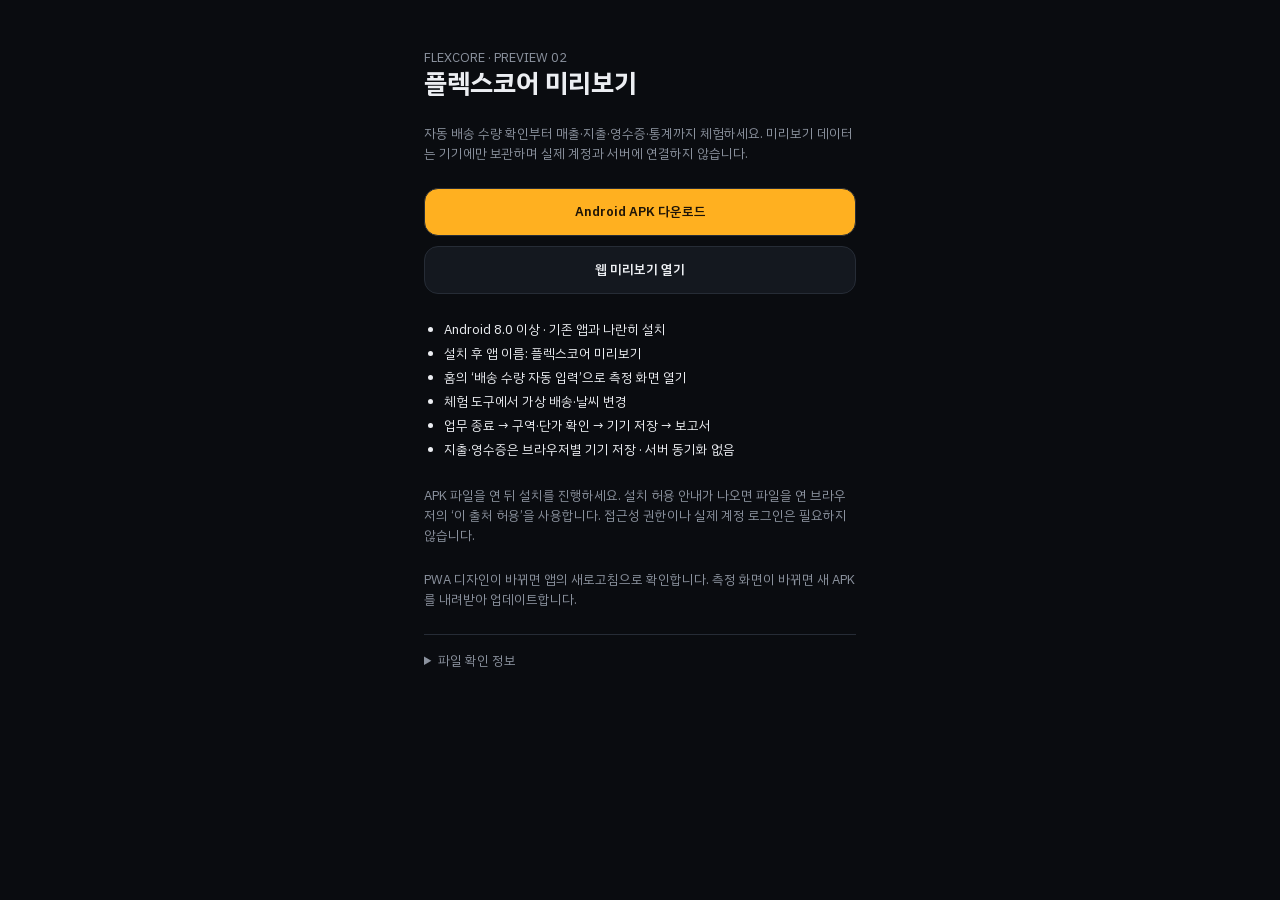
==== commit 0697e76b: "Add isolated Flexcore commercial preview flows and weather APK" ====
--- a/download.html
+++ b/download.html
@@ -4,7 +4,7 @@
   <meta charset="utf-8">
   <meta name="viewport" content="width=device-width, initial-scale=1">
   <meta name="robots" content="noindex,nofollow">
-  <title>퀵플렉스 미리보기 설치</title>
+  <title>플렉스코어 미리보기 설치</title>
   <link rel="icon" href="./favicon-32.png">
   <link rel="stylesheet" href="./styles.css">
   <style>
@@ -22,22 +22,23 @@
 </head>
 <body>
 <main class="download-page">
-  <div><p>QUICKFLEX · DESIGN PREVIEW 01</p><h1>퀵플렉스 미리보기</h1></div>
-  <p>배송 측정과 매출관리를 한 앱에서 체험하세요. 모든 기록은 가상 데이터이며 실제 계정에 연결하지 않습니다.</p>
+  <div><p>FLEXCORE · PREVIEW 02</p><h1>플렉스코어 미리보기</h1></div>
+  <p>자동 배송 수량 확인부터 매출·지출·영수증·통계까지 체험하세요. 미리보기 데이터는 기기에만 보관하며 실제 계정과 서버에 연결하지 않습니다.</p>
   <div class="download-links">
-    <a href="https://github.com/jamaica8612/quickflex-preview/releases/download/preview-v1/QuickFlex-Preview.apk">Android APK 다운로드</a>
+    <a href="https://github.com/jamaica8612/quickflex-preview/releases/download/preview-v2/QuickFlex-Preview.apk">Android APK 다운로드</a>
     <a href="./">웹 미리보기 열기</a>
   </div>
   <ul>
     <li>Android 8.0 이상 · 기존 앱과 나란히 설치</li>
-    <li>설치 후 앱 이름: 퀵플렉스 미리보기</li>
-    <li>매출관리의 측정 탭에서 네이티브 화면 열기</li>
+    <li>설치 후 앱 이름: 플렉스코어 미리보기</li>
+    <li>홈의 ‘배송 수량 자동 입력’으로 측정 화면 열기</li>
     <li>체험 도구에서 가상 배송·날씨 변경</li>
-    <li>업무 종료 후 가상 매출 기록으로 돌아오기</li>
+    <li>업무 종료 → 구역·단가 확인 → 기기 저장 → 보고서</li>
+    <li>지출·영수증은 브라우저별 기기 저장 · 서버 동기화 없음</li>
   </ul>
   <p>APK 파일을 연 뒤 설치를 진행하세요. 설치 허용 안내가 나오면 파일을 연 브라우저의 ‘이 출처 허용’을 사용합니다. 접근성 권한이나 실제 계정 로그인은 필요하지 않습니다.</p>
   <p>PWA 디자인이 바뀌면 앱의 새로고침으로 확인합니다. 측정 화면이 바뀌면 새 APK를 내려받아 업데이트합니다.</p>
-  <details><summary>파일 확인 정보</summary><p>2.0-test103-preview.1 · SHA-256</p><code>ac89776972fecc956d68dd932db586ba2389bcc1b7d08d42c9e9562050f9cb29</code></details>
+  <details><summary>파일 확인 정보</summary><p>2.0-test103-preview.2 · SHA-256</p><code>c472d9881407570bfd72c53d90209cdbb978434503db7837d1271d828e0e4292</code></details>
 </main>
 </body>
 </html>
--- a/styles.css
+++ b/styles.css
@@ -3610,3 +3610,345 @@
 .preview-chrome button:focus-visible { outline: 3px solid var(--s-state-normal); outline-offset: 2px; }
 #openDbSettings, #logoutBtn, #requestAccountDelete, #signatureSettingsSection { display: none !important; }
 @media (max-width: 420px) { .preview-chrome span { max-width: 92px; } .preview-chrome button { padding: 0 6px; } }
+.commercial-active .view-home > :not(#commercialHome), .commercial-active .view-stats > :not(#commercialStats) { display:none !important; }
+.commercial-active[data-view="expenses"] .view-expenses {display:block;}
+.commercial-page {padding:16px 16px 100px;max-width:760px;margin:auto;min-width:0;}
+.commercial-page h1 {font:700 24px/1.35 var(--f-kr);margin:4px 0 18px;}
+.commercial-page h2,.commercial-dialog h2 {font:700 19px/1.5 var(--f-kr);margin:20px 0 12px;}
+.commercial-page h3,.commercial-dialog h3 {font:600 16px/1.5 var(--f-kr);}
+.commercial-page p,.commercial-dialog p {line-height:1.65;}
+.commercial-eyebrow {font:500 12px/1.5 var(--f-kr);letter-spacing:.04em;color:var(--s-muted);margin:0;}
+.commercial-note,.commercial-chart figcaption {font:400 12px/1.6 var(--f-kr);color:var(--s-muted);overflow-wrap:anywhere;}
+.commercial-hero {display:block;font:700 clamp(30px,7.7vw,44px)/1.3 var(--f-num);letter-spacing:-.04em;overflow-wrap:anywhere;margin:12px 0;}
+.commercial-hero small {font:500 16px/1.5 var(--f-kr);margin-left:5px;color:var(--s-muted);letter-spacing:0;}
+.commercial-summary,.commercial-fields,.commercial-period {display:grid;grid-template-columns:repeat(2,minmax(0,1fr));gap:14px;margin:16px 0;}
+.commercial-summary span {display:flex;flex-direction:column;gap:7px;color:var(--s-muted);}
+.commercial-summary b {color:var(--s-text);font:600 19px/1.4 var(--f-num);overflow-wrap:anywhere;}
+.commercial-summary small,.commercial-dialog small {font-size:.8em;color:var(--s-muted);margin-left:3px;}
+.commercial-fields label,.commercial-period label {display:flex;flex-direction:column;gap:7px;color:var(--s-muted);min-width:0;}
+.commercial-page input,.commercial-page select,.commercial-dialog input,.commercial-dialog select {max-width:100%;width:100%;min-width:0;min-height:44px;padding:10px;border:1px solid var(--s-line);border-radius:var(--r-stepper);background:var(--s-surface-variant);color:var(--s-text);font-size:16px;}
+.commercial-dialog input[type="checkbox"] {width:20px;min-height:20px;flex-shrink:0;accent-color:var(--s-state-normal);}
+.commercial-check {display:flex;align-items:center;gap:8px;margin:12px 0;}
+.commercial-actions {display:flex;flex-wrap:wrap;gap:10px;margin:18px 0;}
+.commercial-actions button {flex:1;min-height:48px;}
+.commercial-pending {display:block;width:100%;padding:16px;text-align:left;border:1px solid var(--s-state-warn);border-radius:var(--r-button);color:var(--s-text);background:var(--s-surface);margin:16px 0;}
+.commercial-calendar {display:grid;grid-template-columns:repeat(7,minmax(0,1fr));gap:3px;}
+.commercial-date {display:flex;flex-direction:column;align-items:center;gap:4px;min-width:0;min-height:96px;padding:7px 2px;border:1px solid transparent;border-radius:10px;color:var(--s-text);background:transparent;}
+.commercial-date>span {font:600 15px/1.4 var(--f-num);}
+.commercial-date b {font:500 10px/1.4 var(--f-num);color:var(--s-muted);overflow-wrap:anywhere;}
+.commercial-date .commercial-route {font:500 9px/1.3 var(--f-code);border-left-width:2px;padding-left:3px;overflow-wrap:anywhere;}
+.commercial-date.today {border-color:var(--s-muted);}
+.commercial-date.selected {background:var(--s-surface-variant);box-shadow:inset 0 0 0 1px var(--s-text);}
+.commercial-date .commercial-holiday {color:var(--s-state-bad);font-size:9px;line-height:1.2;text-decoration:underline;text-underline-offset:3px;}
+.commercial-sun {color:var(--s-state-bad) !important;}.commercial-sat {color:var(--s-state-normal) !important;}
+.commercial-list {display:flex;flex-direction:column;}
+.commercial-list .commercial-date {display:grid;grid-template-columns:70px minmax(0,1fr) auto;text-align:left;min-height:60px;border-bottom:1px solid var(--s-line);gap:8px;}
+.commercial-list .commercial-date b {font-size:14px;}
+.commercial-four {display:grid;grid-template-columns:repeat(2,minmax(0,1fr));gap:16px;border-block:1px solid var(--s-line);padding:18px 0;margin:16px 0;}
+.commercial-four span {color:var(--s-muted);}.commercial-four strong {display:block;color:var(--s-text);font:600 22px/1.5 var(--f-num);overflow-wrap:anywhere;}.commercial-four small {font:400 12px var(--f-kr);color:var(--s-muted);margin-left:3px;}
+.commercial-day {margin-top:24px;}
+.commercial-record {width:100%;display:flex;justify-content:space-between;align-items:center;gap:16px;padding:16px 0;border-bottom:1px solid var(--s-line);background:transparent;color:var(--s-text);text-align:left;}
+.commercial-record>span,.commercial-record>strong {min-width:0;overflow-wrap:anywhere;}.commercial-record>span:last-child,.commercial-record>strong {text-align:right;}
+.commercial-record small {display:block;color:var(--s-muted);font:400 12px/1.6 var(--f-kr);margin:5px 0 0;}.commercial-record strong {display:block;}
+.commercial-route {border-left:3px solid var(--route-color,var(--s-muted));padding-left:7px;color:var(--s-text);}
+.commercial-dialog {width:min(620px,calc(100vw - 24px));max-height:calc(100dvh - 32px);border:1px solid var(--s-line);border-radius:var(--r-card);padding:20px;background:var(--s-surface);color:var(--s-text);overscroll-behavior:contain;}
+.commercial-dialog::backdrop {background:color-mix(in srgb,var(--s-ground) 75%,transparent);}
+.commercial-dialog-head {display:flex;justify-content:space-between;align-items:center;gap:12px;}.commercial-dialog-head h2 {margin:0;}
+.commercial-dialog fieldset {border:0;border-top:1px solid var(--s-line);padding:16px 0;margin:20px 0;min-width:0;}
+.commercial-dialog .full-btn {background:var(--s-text);color:var(--s-surface);min-height:52px;}
+.commercial-dl {display:grid;grid-template-columns:1fr minmax(0,1fr);gap:12px;margin:24px 0;}.commercial-dl dt {color:var(--s-muted);}.commercial-dl dd {margin:0;text-align:right;overflow-wrap:anywhere;}
+.commercial-tabs {display:flex;gap:4px;background:var(--s-surface-variant);padding:4px;border-radius:var(--r-button);margin:24px 0;}.commercial-tabs button {flex:1;padding:12px 3px;color:var(--s-muted);background:transparent;border-radius:10px;}.commercial-tabs button[aria-pressed="true"] {color:var(--s-text);background:var(--s-surface);}
+.commercial-chart {margin:18px 0;}.commercial-chart svg {display:block;width:100%;font:10px var(--f-kr);}
+.commercial-weekdays {display:grid;grid-template-columns:repeat(7,minmax(0,1fr));gap:8px;margin:24px 0;}.commercial-weekdays>div {display:flex;flex-direction:column;align-items:center;gap:6px;}.commercial-weekdays b {font:600 13px var(--f-num);}.commercial-weekdays small {font:400 10px var(--f-kr);color:var(--s-muted);}
+.commercial-vtrack {height:115px;display:flex;align-items:flex-end;width:65%;}.commercial-vtrack i {width:100%;border-radius:4px 4px 0 0;min-height:1px;}
+.commercial-htrack {height:4px;background:var(--s-track);}.commercial-htrack i {display:block;height:100%;}
+.commercial-page details,.commercial-dialog details {margin:18px 0;padding:14px 0;border-top:1px solid var(--s-line);}.commercial-page summary,.commercial-dialog summary {cursor:pointer;min-height:32px;}
+.preview-chrome {position:sticky;top:0;right:auto;margin:0 auto;max-width:760px;border-radius:0;border-width:0 0 1px;justify-content:flex-end;backdrop-filter:none;box-shadow:none;background:var(--s-ground);}
+@media(min-width:650px){.commercial-four{grid-template-columns:repeat(4,minmax(0,1fr));}.commercial-date{min-height:110px;}.commercial-date .commercial-route{font-size:12px;}.commercial-date b{font-size:12px;}}
+@media(max-width:380px){.commercial-page{padding-inline:12px;}.commercial-dialog{padding:16px;}.commercial-record{gap:8px;}.commercial-weekdays{gap:4px;}}
+.commercial-expenses {
+  display: grid;
+  gap: 16px;
+  width: min(100%, 720px);
+  margin: 0 auto;
+  padding: 16px var(--pad-screen) calc(32px + var(--safe-b));
+  color: var(--s-text);
+  background: var(--s-ground);
+}
+
+.expense-header,
+.expense-section-heading,
+.expense-item-main,
+.expense-form-actions,
+.expense-item-actions,
+.expense-dialog-heading {
+  display: flex;
+  align-items: center;
+  justify-content: space-between;
+  gap: 12px;
+}
+
+.expense-eyebrow {
+  margin: 0 0 2px;
+  color: var(--s-muted);
+  font-size: 12px;
+  font-weight: 700;
+}
+
+.expense-header h1 {
+  font-size: 24px;
+  line-height: 1.25;
+}
+
+.expense-local-badge {
+  flex: 0 0 auto;
+  padding: 6px 10px;
+  border: 1px solid var(--s-line);
+  border-radius: var(--r-pill);
+  color: var(--s-state-normal);
+  background: color-mix(in srgb, var(--s-state-normal) 8%, var(--s-surface));
+  font-size: 11px;
+  font-weight: 700;
+}
+
+.expense-boundary {
+  margin: -6px 0 0;
+  padding: 12px 14px;
+  border: 1px solid var(--s-line);
+  border-radius: var(--r-option);
+  color: var(--s-muted);
+  background: var(--s-surface-variant);
+  font-size: 12px;
+  line-height: 1.55;
+}
+
+.expense-card {
+  display: grid;
+  gap: 16px;
+  padding: 18px;
+  border: 1px solid var(--s-line);
+  border-radius: var(--r-card);
+  background: var(--s-surface);
+  box-shadow: var(--shadow-card);
+}
+
+.expense-section-heading { align-items: flex-start; }
+.expense-section-heading h2,
+.expense-dialog-heading h2 {
+  margin: 0;
+  font-size: 16px;
+  line-height: 1.4;
+}
+.expense-section-heading > span,
+.expense-section-heading p {
+  margin: 2px 0 0;
+  color: var(--s-muted);
+  font-size: 11px;
+}
+.expense-section-heading > strong {
+  color: var(--s-accent);
+  font: 700 21px/1.25 var(--font-amount);
+  overflow-wrap: anywhere;
+  text-align: right;
+}
+
+.expense-editor form { display: grid; gap: 16px; }
+.expense-form-grid,
+.expense-conditional,
+.expense-filters {
+  display: grid;
+  grid-template-columns: repeat(2, minmax(0, 1fr));
+  gap: 12px;
+}
+.expense-field-wide { grid-column: 1 / -1; }
+.expense-field label,
+.expense-receipt-fieldset legend {
+  margin: 0 0 6px;
+  color: var(--s-text);
+  font-size: 13px;
+  font-weight: 700;
+}
+.expense-optional { color: var(--s-muted); font-size: 11px; font-weight: 500; }
+.expense-field input,
+.expense-field select,
+.expense-field textarea {
+  min-height: 48px;
+  background: var(--s-surface-variant);
+}
+.expense-unit-input { position: relative; }
+.expense-unit-input input { padding-right: 52px; }
+.expense-unit-input > span {
+  position: absolute;
+  top: 50%;
+  right: 14px;
+  color: var(--s-muted);
+  transform: translateY(-50%);
+  pointer-events: none;
+}
+
+.expense-help,
+.expense-field-error,
+.expense-status {
+  margin: 5px 0 0;
+  color: var(--s-muted);
+  font-size: 11px;
+  line-height: 1.5;
+}
+.expense-field-error { min-height: 17px; color: var(--s-state-bad); }
+.expense-status:empty { display: none; }
+.expense-status[data-kind="error"] { color: var(--s-state-bad); }
+.expense-status[data-kind="warning"] { color: var(--s-state-warn); }
+.expense-status[data-kind="success"] { color: var(--s-state-normal); }
+
+.expense-more {
+  border-top: 1px solid var(--s-line);
+  border-bottom: 1px solid var(--s-line);
+  padding: 2px 0 14px;
+}
+.expense-more summary {
+  min-height: 48px;
+  display: flex;
+  align-items: center;
+  justify-content: space-between;
+  color: var(--s-text);
+  cursor: pointer;
+  font-weight: 700;
+}
+.expense-more summary span { color: var(--s-muted); font-size: 11px; font-weight: 500; }
+.expense-more[open] summary { margin-bottom: 10px; }
+
+.expense-receipt-fieldset { min-width: 0; margin: 0; padding: 0; border: 0; }
+.expense-receipt-actions { display: flex; flex-wrap: wrap; gap: 8px; }
+.expense-file-button,
+.expense-text-button,
+.expense-primary-button,
+.expense-secondary-button,
+.expense-item-actions button,
+.expense-dialog-heading button,
+.expense-receipt-error {
+  min-height: 48px;
+  display: inline-flex;
+  align-items: center;
+  justify-content: center;
+  padding: 0 14px;
+  border: 1px solid var(--s-line);
+  border-radius: var(--r-button);
+  color: var(--s-text);
+  background: var(--s-surface-variant);
+  font-weight: 700;
+  cursor: pointer;
+}
+.expense-file-button { position: relative; overflow: hidden; }
+.expense-file-button input { position: absolute; width: 1px; height: 1px; opacity: 0; }
+.expense-text-button { color: var(--s-muted); background: transparent; }
+.expense-primary-button { flex: 1; border-color: var(--s-accent); color: var(--s-accent-ink); background: var(--s-accent); }
+.expense-secondary-button { flex: 0 0 auto; }
+.expense-primary-button:disabled { cursor: wait; opacity: .48; }
+.expense-file-button:active,
+.expense-text-button:active,
+.expense-primary-button:active:not(:disabled),
+.expense-secondary-button:active,
+.expense-item-actions button:active,
+.expense-receipt-thumb:active { filter: brightness(.9); }
+.expense-file-button:has(input:focus-visible) { outline: 2px solid var(--s-accent); outline-offset: 3px; }
+
+.expense-pending-receipt {
+  display: grid;
+  grid-template-columns: 76px minmax(0, 1fr);
+  align-items: center;
+  gap: 12px;
+  margin-top: 10px;
+  padding: 10px;
+  border-radius: var(--r-option);
+  background: var(--s-surface-variant);
+}
+.expense-pending-receipt img { width: 76px; height: 76px; border-radius: var(--r-stepper); object-fit: cover; }
+.expense-pending-receipt p { margin: 0; color: var(--s-muted); font-size: 12px; }
+
+.expense-history { min-height: 240px; }
+.expense-filters { padding-bottom: 4px; }
+.expense-list { display: grid; gap: 10px; }
+.expense-empty {
+  margin: 0;
+  padding: 28px 16px;
+  border: 1px dashed var(--s-line);
+  border-radius: var(--r-option);
+  color: var(--s-muted);
+  text-align: center;
+}
+.expense-item {
+  display: grid;
+  gap: 10px;
+  padding: 14px;
+  border: 1px solid var(--s-line);
+  border-radius: var(--r-option);
+  background: var(--s-surface-variant);
+}
+.expense-item-main { align-items: flex-start; }
+.expense-item-main > div { min-width: 0; }
+.expense-item h3 { margin: 0; font-size: 14px; overflow-wrap: anywhere; }
+.expense-item-main p,
+.expense-item-memo { margin: 3px 0 0; color: var(--s-muted); font-size: 11px; overflow-wrap: anywhere; }
+.expense-item-main strong { flex: 0 1 auto; color: var(--s-text); font: 700 16px/1.4 var(--font-amount); overflow-wrap: anywhere; text-align: right; }
+.expense-item-actions { justify-content: flex-end; flex-wrap: wrap; padding-top: 2px; }
+.expense-item-actions button { min-height: 44px; padding: 0 12px; font-size: 12px; }
+.expense-item-actions .is-danger { color: var(--s-state-bad); }
+
+.expense-receipt-thumb {
+  min-height: 64px;
+  display: grid;
+  grid-template-columns: 52px minmax(0, 1fr);
+  align-items: center;
+  gap: 10px;
+  width: 100%;
+  padding: 6px;
+  border: 1px solid var(--s-line);
+  border-radius: var(--r-option);
+  color: var(--s-text);
+  background: var(--s-surface);
+  text-align: left;
+}
+.expense-receipt-thumb img { width: 52px; height: 52px; border-radius: var(--r-stepper); background: var(--s-track); object-fit: cover; }
+.expense-receipt-error { justify-content: flex-start; width: 100%; color: var(--s-state-bad); background: color-mix(in srgb, var(--s-state-bad) 8%, var(--s-surface)); }
+
+.expense-receipt-dialog {
+  width: min(calc(100% - 24px), 680px);
+  max-height: calc(100dvh - 24px);
+  margin: auto;
+  padding: 14px;
+  border: 1px solid var(--s-line);
+  border-radius: var(--r-card);
+  color: var(--s-text);
+  background: var(--s-surface);
+  box-shadow: var(--shadow-total);
+}
+.expense-receipt-dialog::backdrop { background: color-mix(in srgb, var(--s-text) 62%, transparent); }
+.expense-dialog-heading { margin-bottom: 12px; }
+.expense-dialog-heading button { min-width: 48px; }
+.expense-receipt-dialog > img { display: block; width: 100%; max-height: calc(100dvh - 110px); border-radius: var(--r-option); object-fit: contain; background: var(--s-ground); }
+
+@media (max-width: 420px) {
+  .commercial-expenses { gap: 12px; padding-inline: 12px; }
+  .expense-card { padding: 14px; }
+  .expense-form-grid,
+  .expense-conditional,
+  .expense-filters { grid-template-columns: minmax(0, 1fr); }
+  .expense-field-wide { grid-column: auto; }
+  .expense-section-heading > strong { font-size: 18px; }
+  .expense-local-badge { max-width: 118px; white-space: normal; text-align: center; }
+  .expense-receipt-actions > * { flex: 1 1 calc(50% - 4px); }
+  .expense-item-main { gap: 8px; }
+  .expense-item-main strong { max-width: 48%; }
+}
+
+@media (orientation: landscape) and (max-height: 520px) {
+  .expense-form-grid,
+  .expense-conditional,
+  .expense-filters { grid-template-columns: repeat(2, minmax(0, 1fr)); }
+}
+
+@media (prefers-reduced-motion: reduce) {
+  .commercial-expenses *,
+  .commercial-expenses *::before,
+  .commercial-expenses *::after { scroll-behavior: auto !important; transition: none !important; }
+}
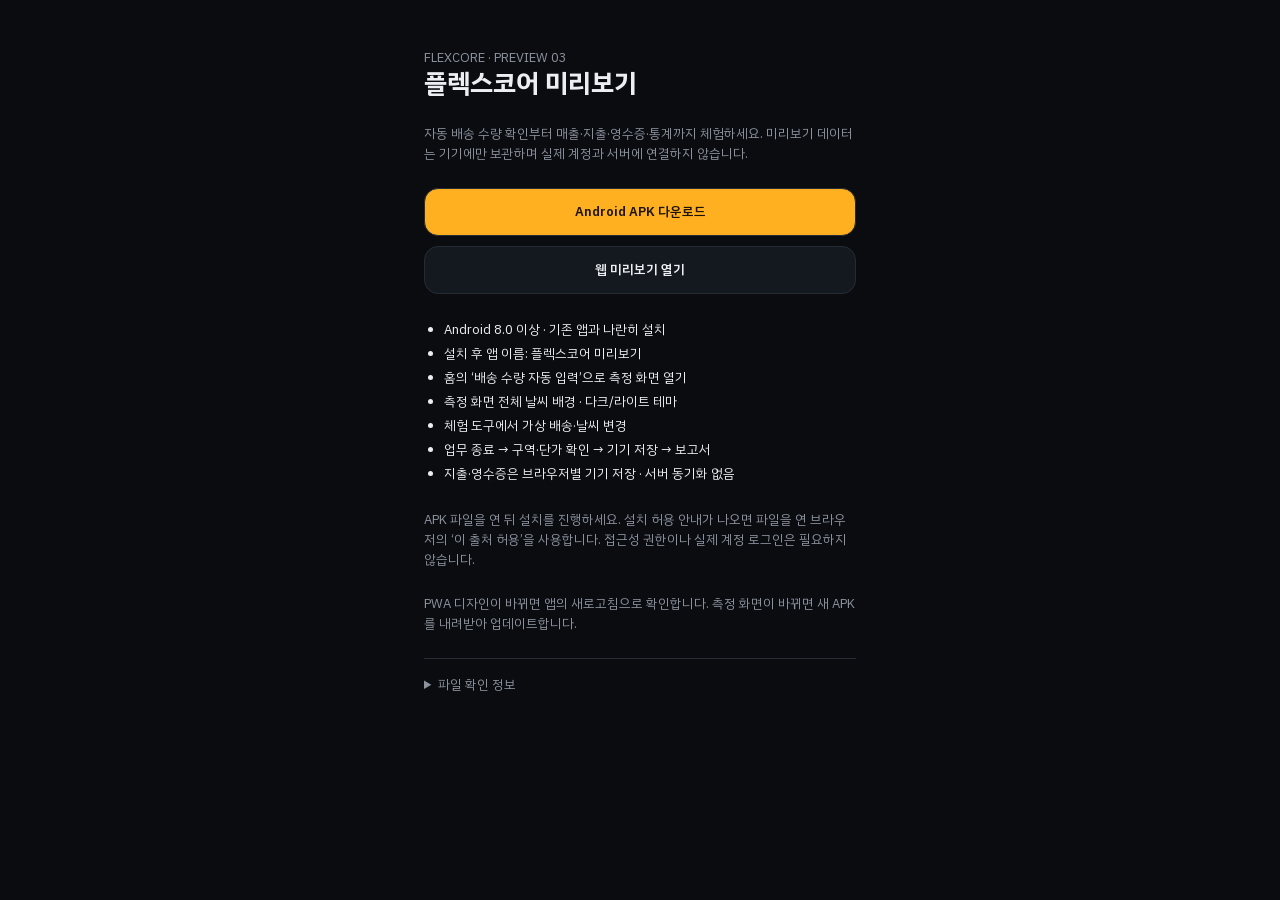
==== commit 54353f7d: "Publish preview 03 with full-screen weather background" ====
--- a/download.html
+++ b/download.html
@@ -22,23 +22,24 @@
 </head>
 <body>
 <main class="download-page">
-  <div><p>FLEXCORE · PREVIEW 02</p><h1>플렉스코어 미리보기</h1></div>
+  <div><p>FLEXCORE · PREVIEW 03</p><h1>플렉스코어 미리보기</h1></div>
   <p>자동 배송 수량 확인부터 매출·지출·영수증·통계까지 체험하세요. 미리보기 데이터는 기기에만 보관하며 실제 계정과 서버에 연결하지 않습니다.</p>
   <div class="download-links">
-    <a href="https://github.com/jamaica8612/quickflex-preview/releases/download/preview-v2/QuickFlex-Preview.apk">Android APK 다운로드</a>
+    <a href="https://github.com/jamaica8612/quickflex-preview/releases/download/preview-v3/QuickFlex-Preview.apk">Android APK 다운로드</a>
     <a href="./">웹 미리보기 열기</a>
   </div>
   <ul>
     <li>Android 8.0 이상 · 기존 앱과 나란히 설치</li>
     <li>설치 후 앱 이름: 플렉스코어 미리보기</li>
     <li>홈의 ‘배송 수량 자동 입력’으로 측정 화면 열기</li>
+    <li>측정 화면 전체 날씨 배경 · 다크/라이트 테마</li>
     <li>체험 도구에서 가상 배송·날씨 변경</li>
     <li>업무 종료 → 구역·단가 확인 → 기기 저장 → 보고서</li>
     <li>지출·영수증은 브라우저별 기기 저장 · 서버 동기화 없음</li>
   </ul>
   <p>APK 파일을 연 뒤 설치를 진행하세요. 설치 허용 안내가 나오면 파일을 연 브라우저의 ‘이 출처 허용’을 사용합니다. 접근성 권한이나 실제 계정 로그인은 필요하지 않습니다.</p>
   <p>PWA 디자인이 바뀌면 앱의 새로고침으로 확인합니다. 측정 화면이 바뀌면 새 APK를 내려받아 업데이트합니다.</p>
-  <details><summary>파일 확인 정보</summary><p>2.0-test103-preview.2 · SHA-256</p><code>c472d9881407570bfd72c53d90209cdbb978434503db7837d1271d828e0e4292</code></details>
+  <details><summary>파일 확인 정보</summary><p>2.0-test103-preview.3 · SHA-256</p><code>e942d0d991c9d7fbadf75316124f35db1997445f85e6937c05ef45175bacc0cc</code></details>
 </main>
 </body>
 </html>
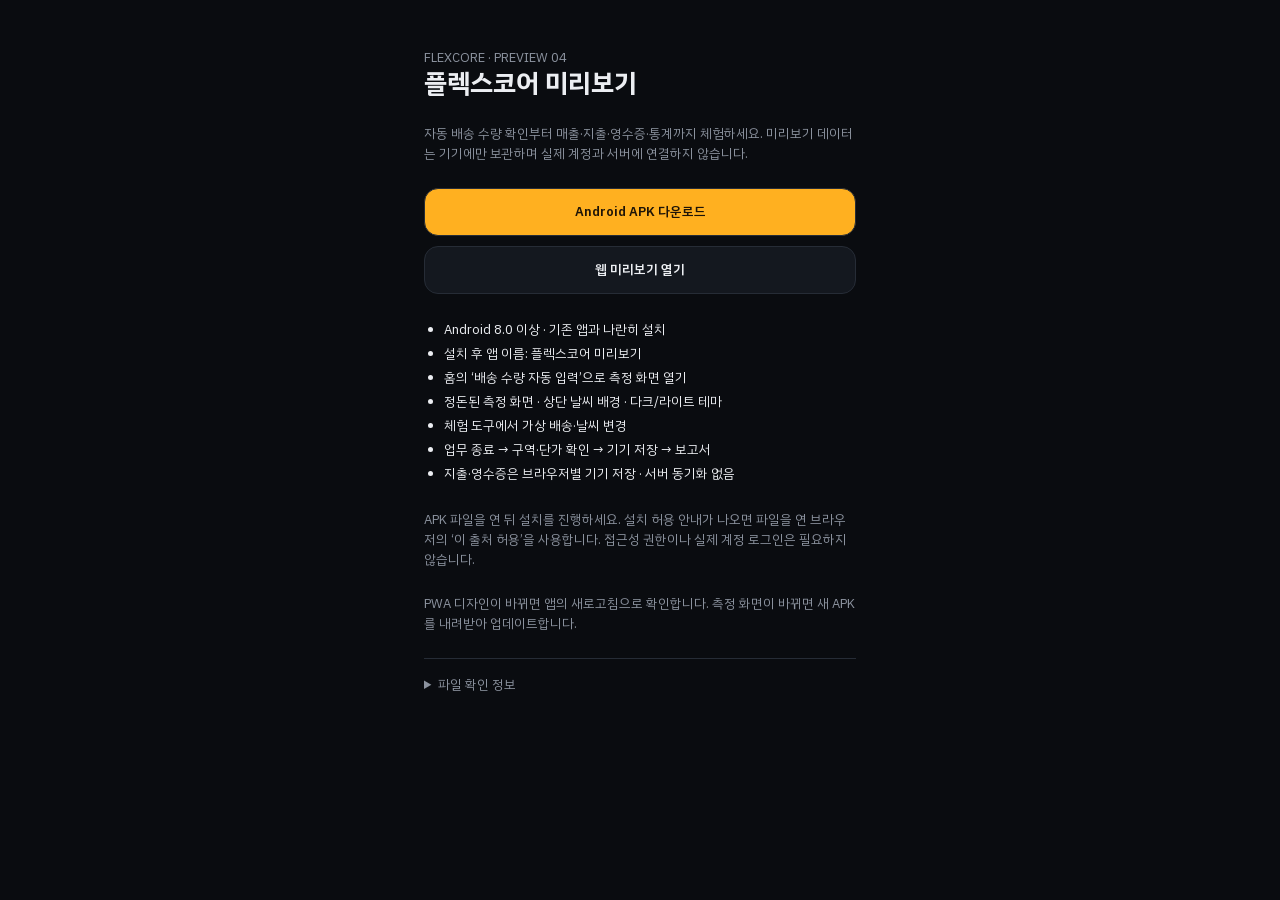
==== commit 3ea78cf0: "Publish preview 04 with refined measurement UI" ====
--- a/download.html
+++ b/download.html
@@ -22,24 +22,24 @@
 </head>
 <body>
 <main class="download-page">
-  <div><p>FLEXCORE · PREVIEW 03</p><h1>플렉스코어 미리보기</h1></div>
+  <div><p>FLEXCORE · PREVIEW 04</p><h1>플렉스코어 미리보기</h1></div>
   <p>자동 배송 수량 확인부터 매출·지출·영수증·통계까지 체험하세요. 미리보기 데이터는 기기에만 보관하며 실제 계정과 서버에 연결하지 않습니다.</p>
   <div class="download-links">
-    <a href="https://github.com/jamaica8612/quickflex-preview/releases/download/preview-v3/QuickFlex-Preview.apk">Android APK 다운로드</a>
+    <a href="https://github.com/jamaica8612/quickflex-preview/releases/download/preview-v4/QuickFlex-Preview.apk">Android APK 다운로드</a>
     <a href="./">웹 미리보기 열기</a>
   </div>
   <ul>
     <li>Android 8.0 이상 · 기존 앱과 나란히 설치</li>
     <li>설치 후 앱 이름: 플렉스코어 미리보기</li>
     <li>홈의 ‘배송 수량 자동 입력’으로 측정 화면 열기</li>
-    <li>측정 화면 전체 날씨 배경 · 다크/라이트 테마</li>
+    <li>정돈된 측정 화면 · 상단 날씨 배경 · 다크/라이트 테마</li>
     <li>체험 도구에서 가상 배송·날씨 변경</li>
     <li>업무 종료 → 구역·단가 확인 → 기기 저장 → 보고서</li>
     <li>지출·영수증은 브라우저별 기기 저장 · 서버 동기화 없음</li>
   </ul>
   <p>APK 파일을 연 뒤 설치를 진행하세요. 설치 허용 안내가 나오면 파일을 연 브라우저의 ‘이 출처 허용’을 사용합니다. 접근성 권한이나 실제 계정 로그인은 필요하지 않습니다.</p>
   <p>PWA 디자인이 바뀌면 앱의 새로고침으로 확인합니다. 측정 화면이 바뀌면 새 APK를 내려받아 업데이트합니다.</p>
-  <details><summary>파일 확인 정보</summary><p>2.0-test103-preview.3 · SHA-256</p><code>e942d0d991c9d7fbadf75316124f35db1997445f85e6937c05ef45175bacc0cc</code></details>
+  <details><summary>파일 확인 정보</summary><p>Beta 1.00-preview.4 · SHA-256</p><code>afb7c5c606ea2c0189e05347121b8d05389f472510ea9a047a9647324bd64e71</code></details>
 </main>
 </body>
 </html>
